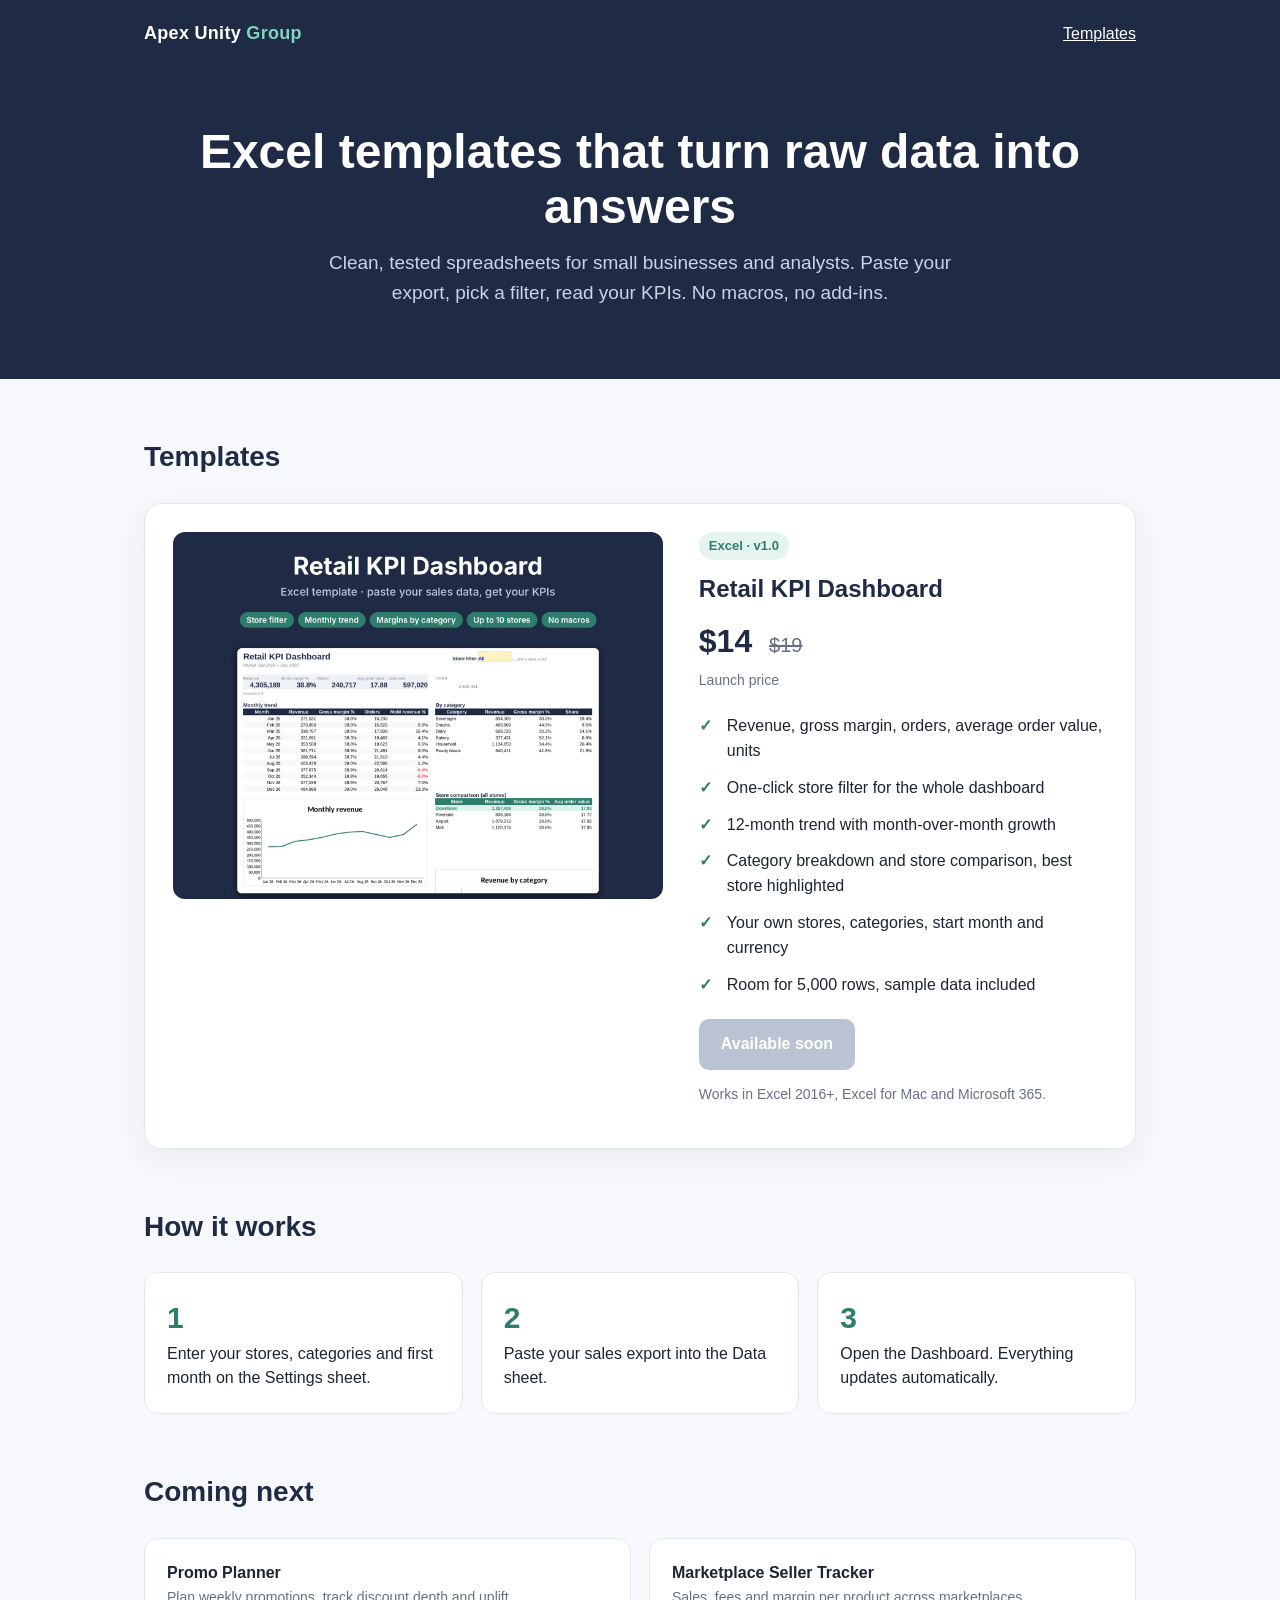
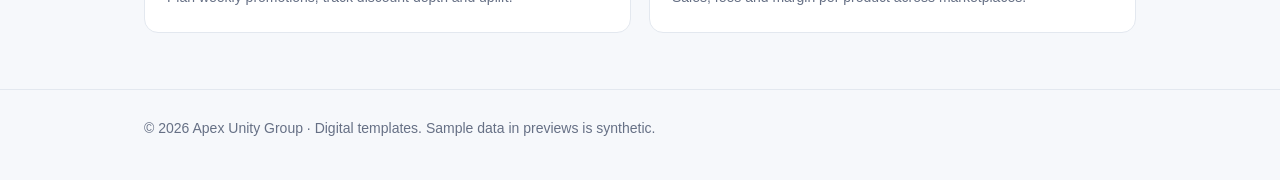
==== index.html @ 3e0e2135 "Add shop landing page" ====
<!DOCTYPE html>
<html lang="en">
<head>
<meta charset="utf-8">
<meta name="viewport" content="width=device-width, initial-scale=1">
<title>Apex Unity Group — Excel & Google Sheets templates</title>
<meta name="description" content="Ready-to-use Excel templates for small businesses: KPI dashboards, sales reports and trackers. No macros, just paste your data.">
<meta property="og:title" content="Apex Unity Group — Excel templates for small businesses">
<meta property="og:description" content="Paste your data, get your KPIs. Clean, tested Excel templates.">
<meta property="og:image" content="og.jpg">
<style>
  :root { --navy:#1F2A44; --teal:#2F7D6D; --ink:#1d2433; --muted:#667085; --bg:#f6f8fb; --line:#e3e8ef; }
  * { box-sizing:border-box; }
  body { margin:0; font-family:-apple-system,BlinkMacSystemFont,"Segoe UI",Inter,Roboto,Arial,sans-serif; color:var(--ink); background:var(--bg); line-height:1.55; }
  a { color:var(--teal); }
  header { background:var(--navy); color:#fff; }
  .wrap { max-width:1040px; margin:0 auto; padding:0 24px; }
  nav { display:flex; justify-content:space-between; align-items:center; padding:20px 0; }
  .logo { font-weight:800; letter-spacing:.3px; font-size:18px; }
  .logo span { color:#7fd6bd; }
  .hero { padding:56px 0 72px; text-align:center; }
  .hero h1 { font-size:clamp(30px,5vw,48px); margin:0 0 14px; line-height:1.15; }
  .hero p { font-size:19px; color:#c9d4e6; max-width:640px; margin:0 auto; }
  section { padding:56px 0; }
  h2 { font-size:28px; margin:0 0 24px; color:var(--navy); }
  .product { display:grid; grid-template-columns:1.2fr 1fr; gap:36px; align-items:start; background:#fff; border:1px solid var(--line); border-radius:18px; padding:28px; box-shadow:0 10px 30px rgba(31,42,68,.06); }
  .product img { width:100%; border-radius:12px; display:block; }
  .tag { display:inline-block; background:#e5f4ef; color:var(--teal); font-weight:700; font-size:13px; padding:4px 10px; border-radius:99px; }
  .price { font-size:32px; font-weight:800; color:var(--navy); margin:10px 0 4px; }
  .price s { font-size:20px; color:var(--muted); font-weight:500; margin-left:8px; }
  ul.check { list-style:none; padding:0; margin:16px 0; }
  ul.check li { padding:6px 0 6px 28px; position:relative; }
  ul.check li::before { content:"✓"; position:absolute; left:0; color:var(--teal); font-weight:800; }
  .btn { display:inline-block; background:var(--teal); color:#fff; text-decoration:none; font-weight:700; padding:13px 22px; border-radius:10px; }
  .btn.soon { background:#b9c3d1; cursor:default; }
  .small { color:var(--muted); font-size:14px; }
  .steps { display:grid; grid-template-columns:repeat(3,1fr); gap:18px; }
  .card { background:#fff; border:1px solid var(--line); border-radius:14px; padding:22px; }
  .card b { display:block; font-size:30px; color:var(--teal); }
  .next { display:grid; grid-template-columns:repeat(2,1fr); gap:18px; }
  footer { border-top:1px solid var(--line); padding:28px 0 40px; color:var(--muted); font-size:14px; }
  @media (max-width:760px) { .product, .steps, .next { grid-template-columns:1fr; } }
</style>
</head>
<body>
<header>
  <div class="wrap">
    <nav><div class="logo">Apex Unity <span>Group</span></div><a href="#templates" style="color:#fff">Templates</a></nav>
    <div class="hero">
      <h1>Excel templates that turn raw data into answers</h1>
      <p>Clean, tested spreadsheets for small businesses and analysts. Paste your export, pick a filter, read your KPIs. No macros, no add-ins.</p>
    </div>
  </div>
</header>

<section id="templates">
  <div class="wrap">
    <h2>Templates</h2>
    <div class="product">
      <img src="kpi-dashboard.jpg" alt="Retail KPI Dashboard Excel template preview">
      <div>
        <span class="tag">Excel · v1.0</span>
        <h3 style="font-size:24px;margin:10px 0 0;color:var(--navy)">Retail KPI Dashboard</h3>
        <div class="price">$14 <s>$19</s></div>
        <div class="small">Launch price</div>
        <ul class="check">
          <li>Revenue, gross margin, orders, average order value, units</li>
          <li>One-click store filter for the whole dashboard</li>
          <li>12-month trend with month-over-month growth</li>
          <li>Category breakdown and store comparison, best store highlighted</li>
          <li>Your own stores, categories, start month and currency</li>
          <li>Room for 5,000 rows, sample data included</li>
        </ul>
        <!-- Replace href with the Lemon Squeezy checkout link once the product is live -->
        <a class="btn soon" href="#" aria-disabled="true">Available soon</a>
        <p class="small">Works in Excel 2016+, Excel for Mac and Microsoft 365.</p>
      </div>
    </div>
  </div>
</section>

<section style="padding-top:0">
  <div class="wrap">
    <h2>How it works</h2>
    <div class="steps">
      <div class="card"><b>1</b>Enter your stores, categories and first month on the Settings sheet.</div>
      <div class="card"><b>2</b>Paste your sales export into the Data sheet.</div>
      <div class="card"><b>3</b>Open the Dashboard. Everything updates automatically.</div>
    </div>
  </div>
</section>

<section style="padding-top:0">
  <div class="wrap">
    <h2>Coming next</h2>
    <div class="next">
      <div class="card"><strong>Promo Planner</strong><br><span class="small">Plan weekly promotions, track discount depth and uplift.</span></div>
      <div class="card"><strong>Marketplace Seller Tracker</strong><br><span class="small">Sales, fees and margin per product across marketplaces.</span></div>
    </div>
  </div>
</section>

<footer>
  <div class="wrap">© 2026 Apex Unity Group · Digital templates. Sample data in previews is synthetic.</div>
</footer>
</body>
</html>
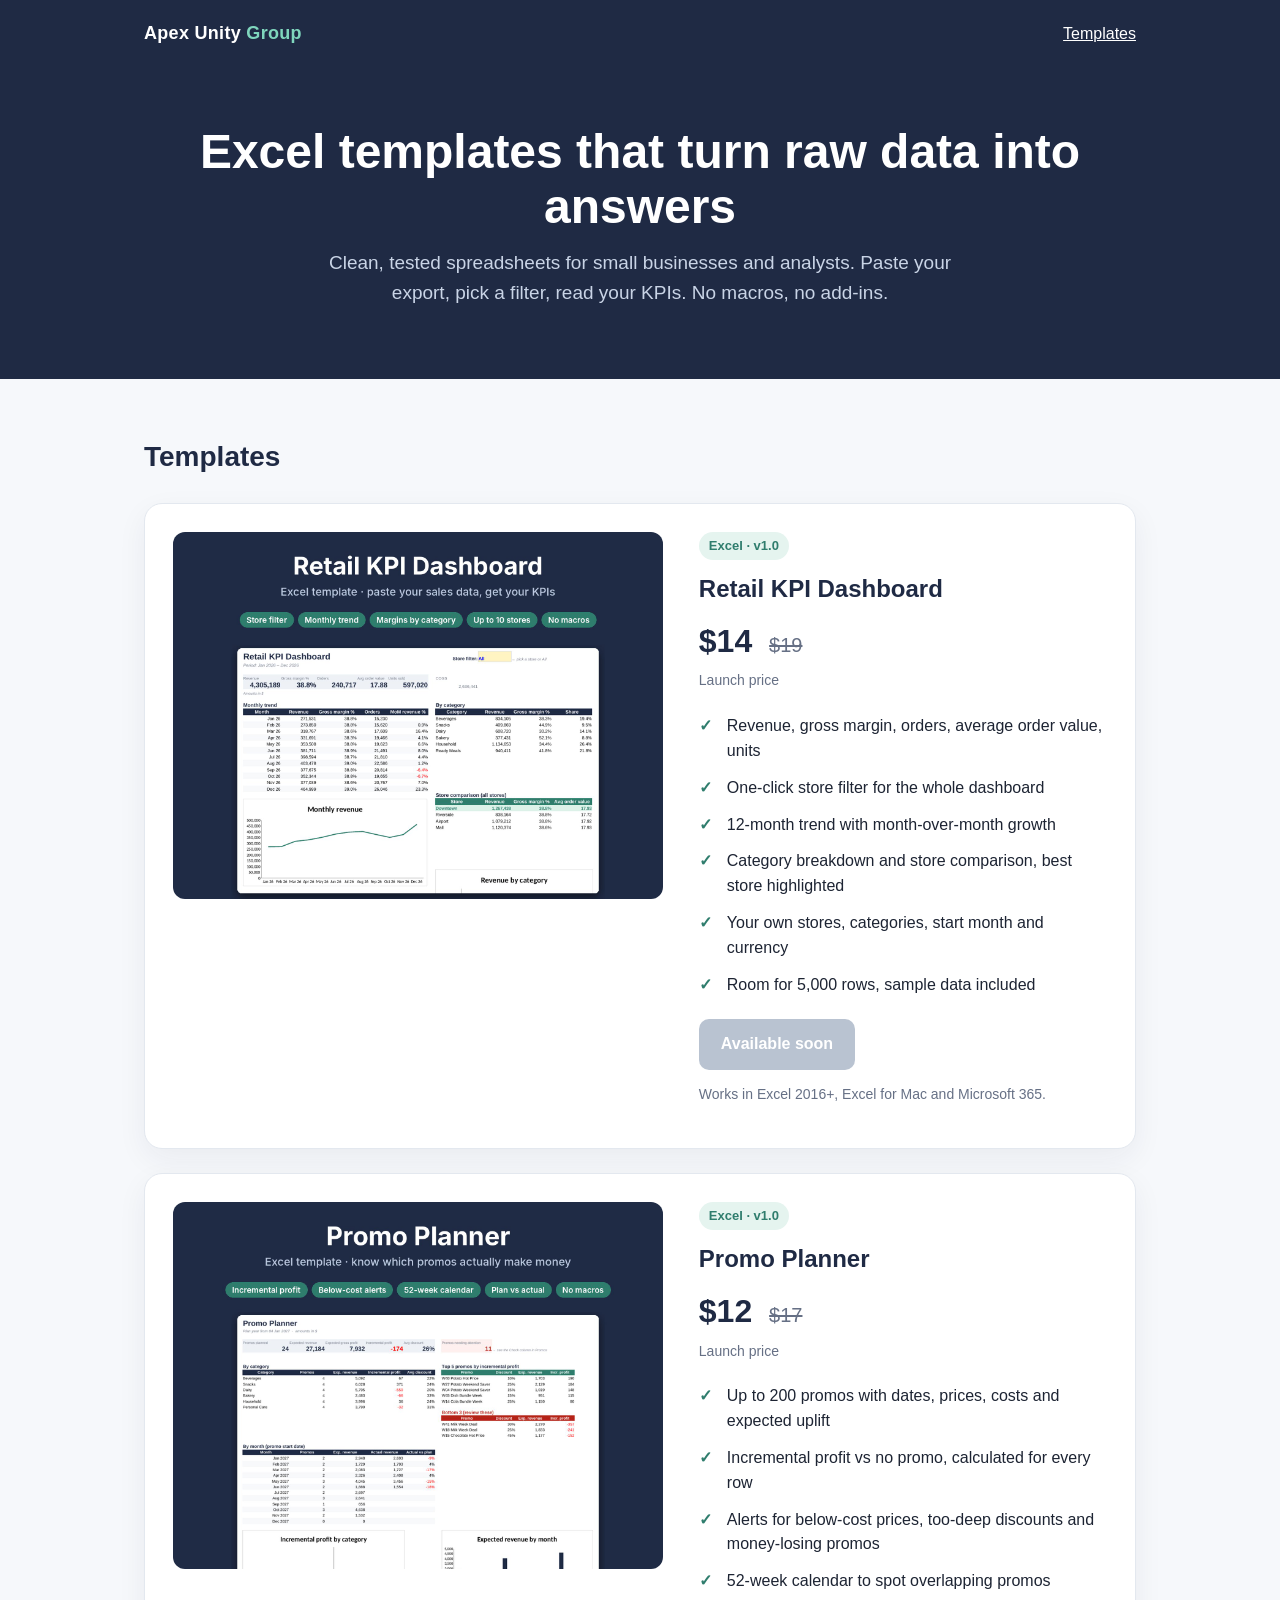
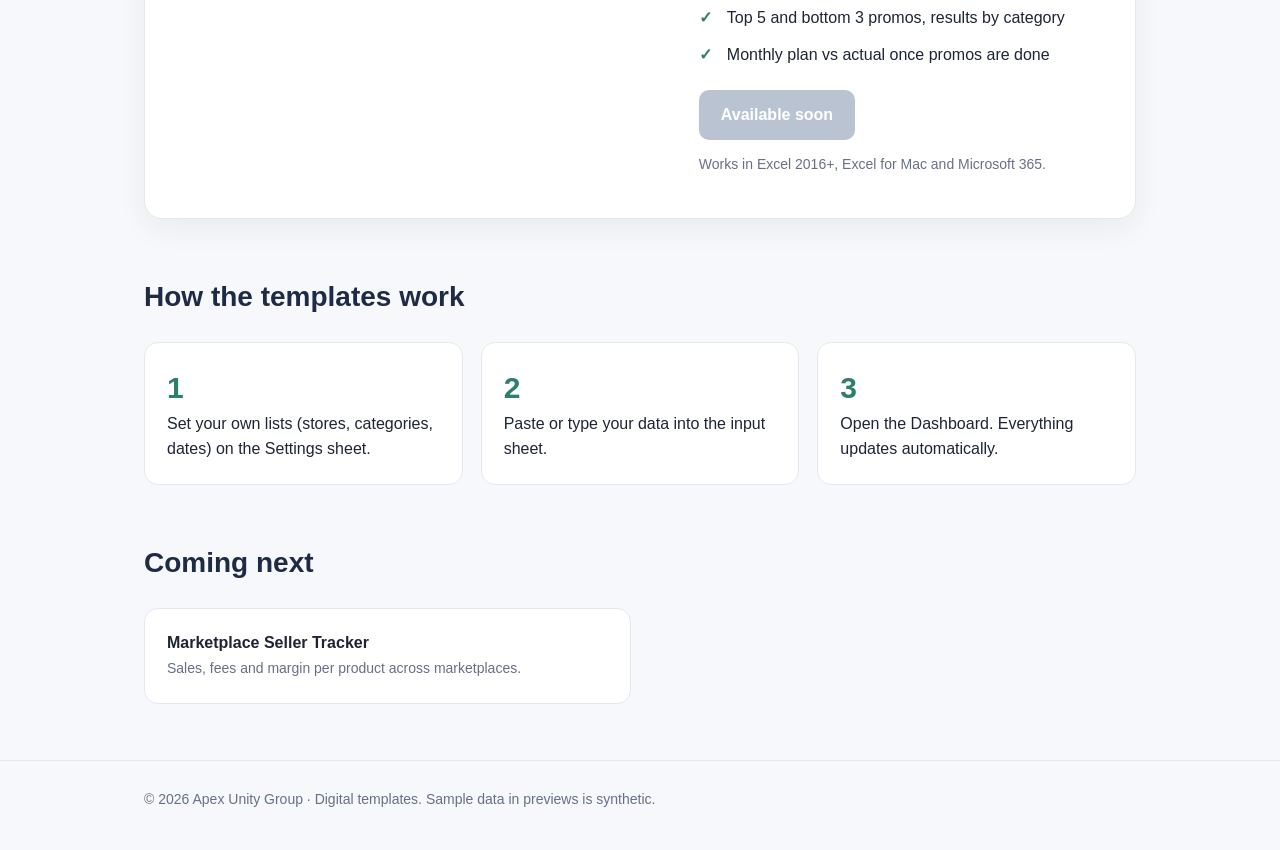
==== commit 9be0a25a: "Add Promo Planner" ====
--- a/index.html
+++ b/index.html
@@ -76,15 +76,36 @@
         <p class="small">Works in Excel 2016+, Excel for Mac and Microsoft 365.</p>
       </div>
     </div>
+
+    <div class="product" style="margin-top:24px">
+      <img src="promo-planner.jpg" alt="Promo Planner Excel template preview">
+      <div>
+        <span class="tag">Excel · v1.0</span>
+        <h3 style="font-size:24px;margin:10px 0 0;color:var(--navy)">Promo Planner</h3>
+        <div class="price">$12 <s>$17</s></div>
+        <div class="small">Launch price</div>
+        <ul class="check">
+          <li>Up to 200 promos with dates, prices, costs and expected uplift</li>
+          <li>Incremental profit vs no promo, calculated for every row</li>
+          <li>Alerts for below-cost prices, too-deep discounts and money-losing promos</li>
+          <li>52-week calendar to spot overlapping promos</li>
+          <li>Top 5 and bottom 3 promos, results by category</li>
+          <li>Monthly plan vs actual once promos are done</li>
+        </ul>
+        <!-- Replace href with the Lemon Squeezy checkout link once the product is live -->
+        <a class="btn soon" href="#" aria-disabled="true">Available soon</a>
+        <p class="small">Works in Excel 2016+, Excel for Mac and Microsoft 365.</p>
+      </div>
+    </div>
   </div>
 </section>
 
 <section style="padding-top:0">
   <div class="wrap">
-    <h2>How it works</h2>
+    <h2>How the templates work</h2>
     <div class="steps">
-      <div class="card"><b>1</b>Enter your stores, categories and first month on the Settings sheet.</div>
-      <div class="card"><b>2</b>Paste your sales export into the Data sheet.</div>
+      <div class="card"><b>1</b>Set your own lists (stores, categories, dates) on the Settings sheet.</div>
+      <div class="card"><b>2</b>Paste or type your data into the input sheet.</div>
       <div class="card"><b>3</b>Open the Dashboard. Everything updates automatically.</div>
     </div>
   </div>
@@ -94,7 +115,6 @@
   <div class="wrap">
     <h2>Coming next</h2>
     <div class="next">
-      <div class="card"><strong>Promo Planner</strong><br><span class="small">Plan weekly promotions, track discount depth and uplift.</span></div>
       <div class="card"><strong>Marketplace Seller Tracker</strong><br><span class="small">Sales, fees and margin per product across marketplaces.</span></div>
     </div>
   </div>
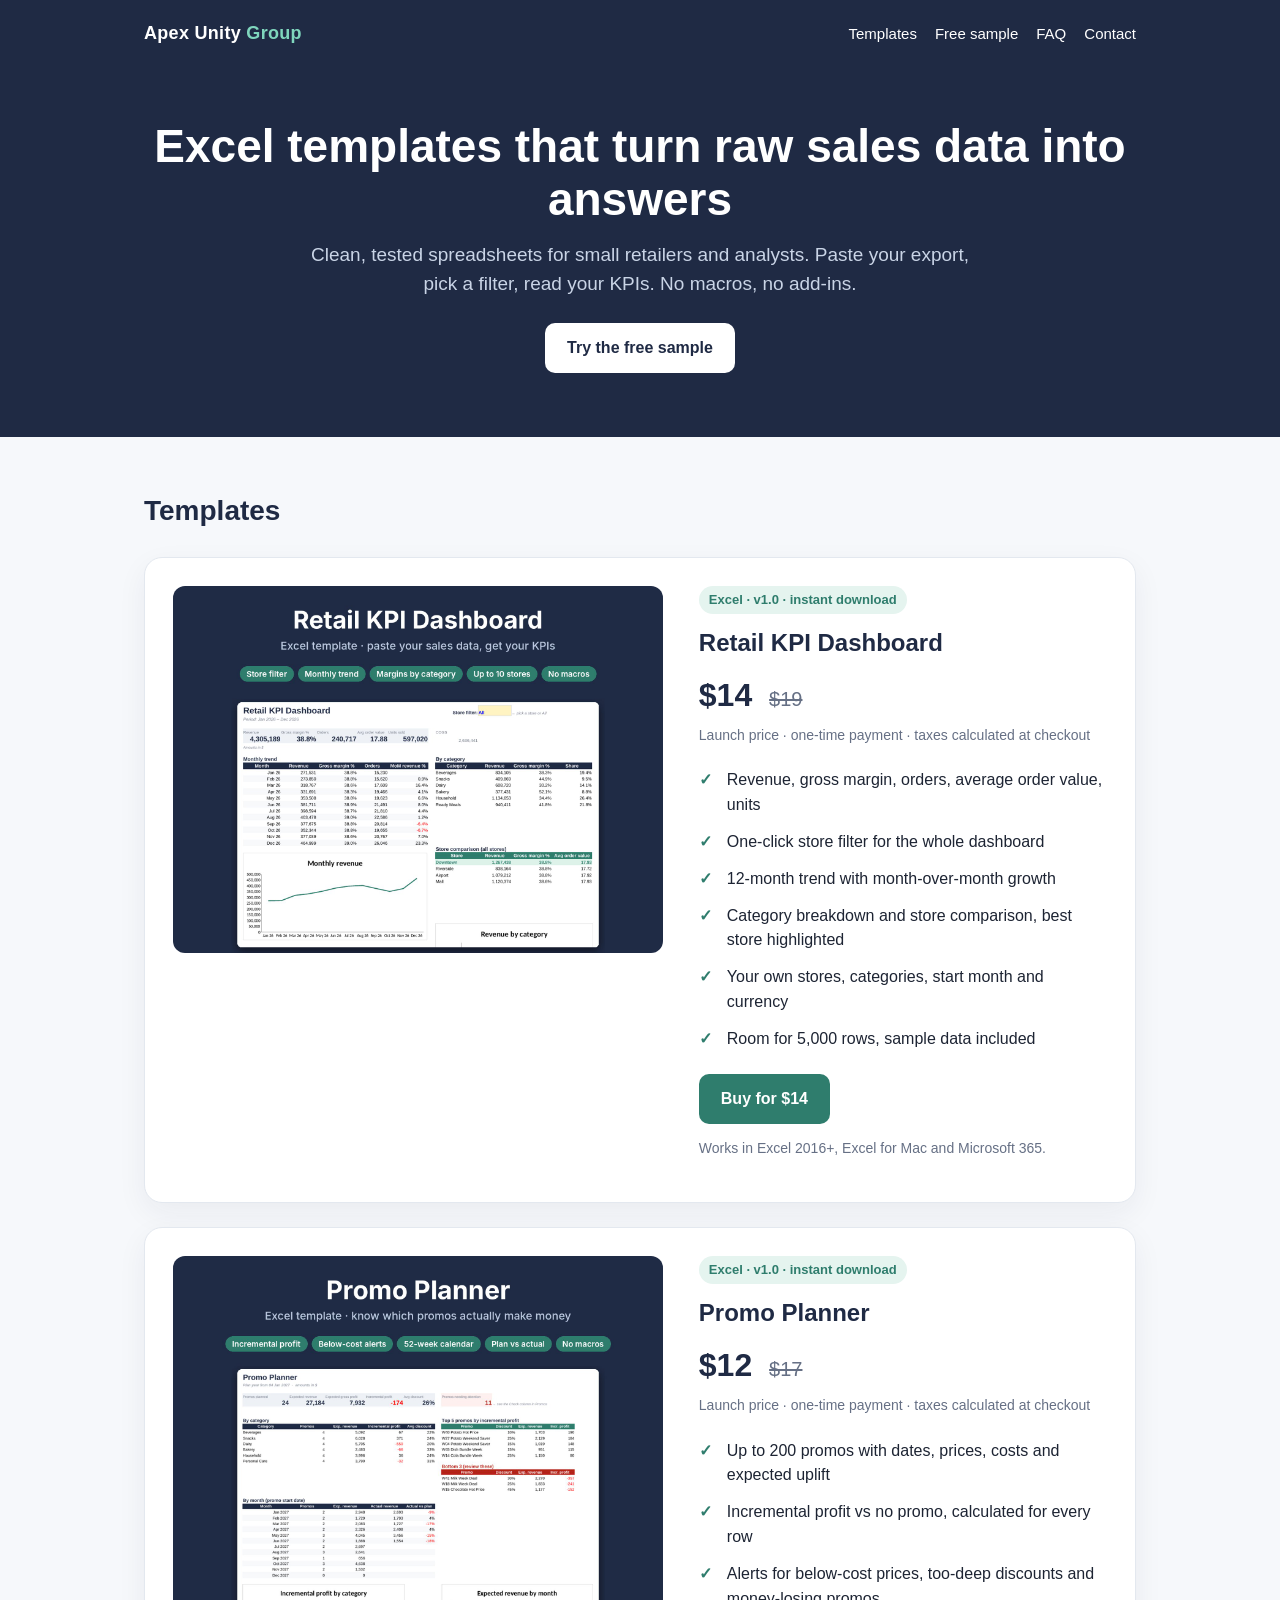
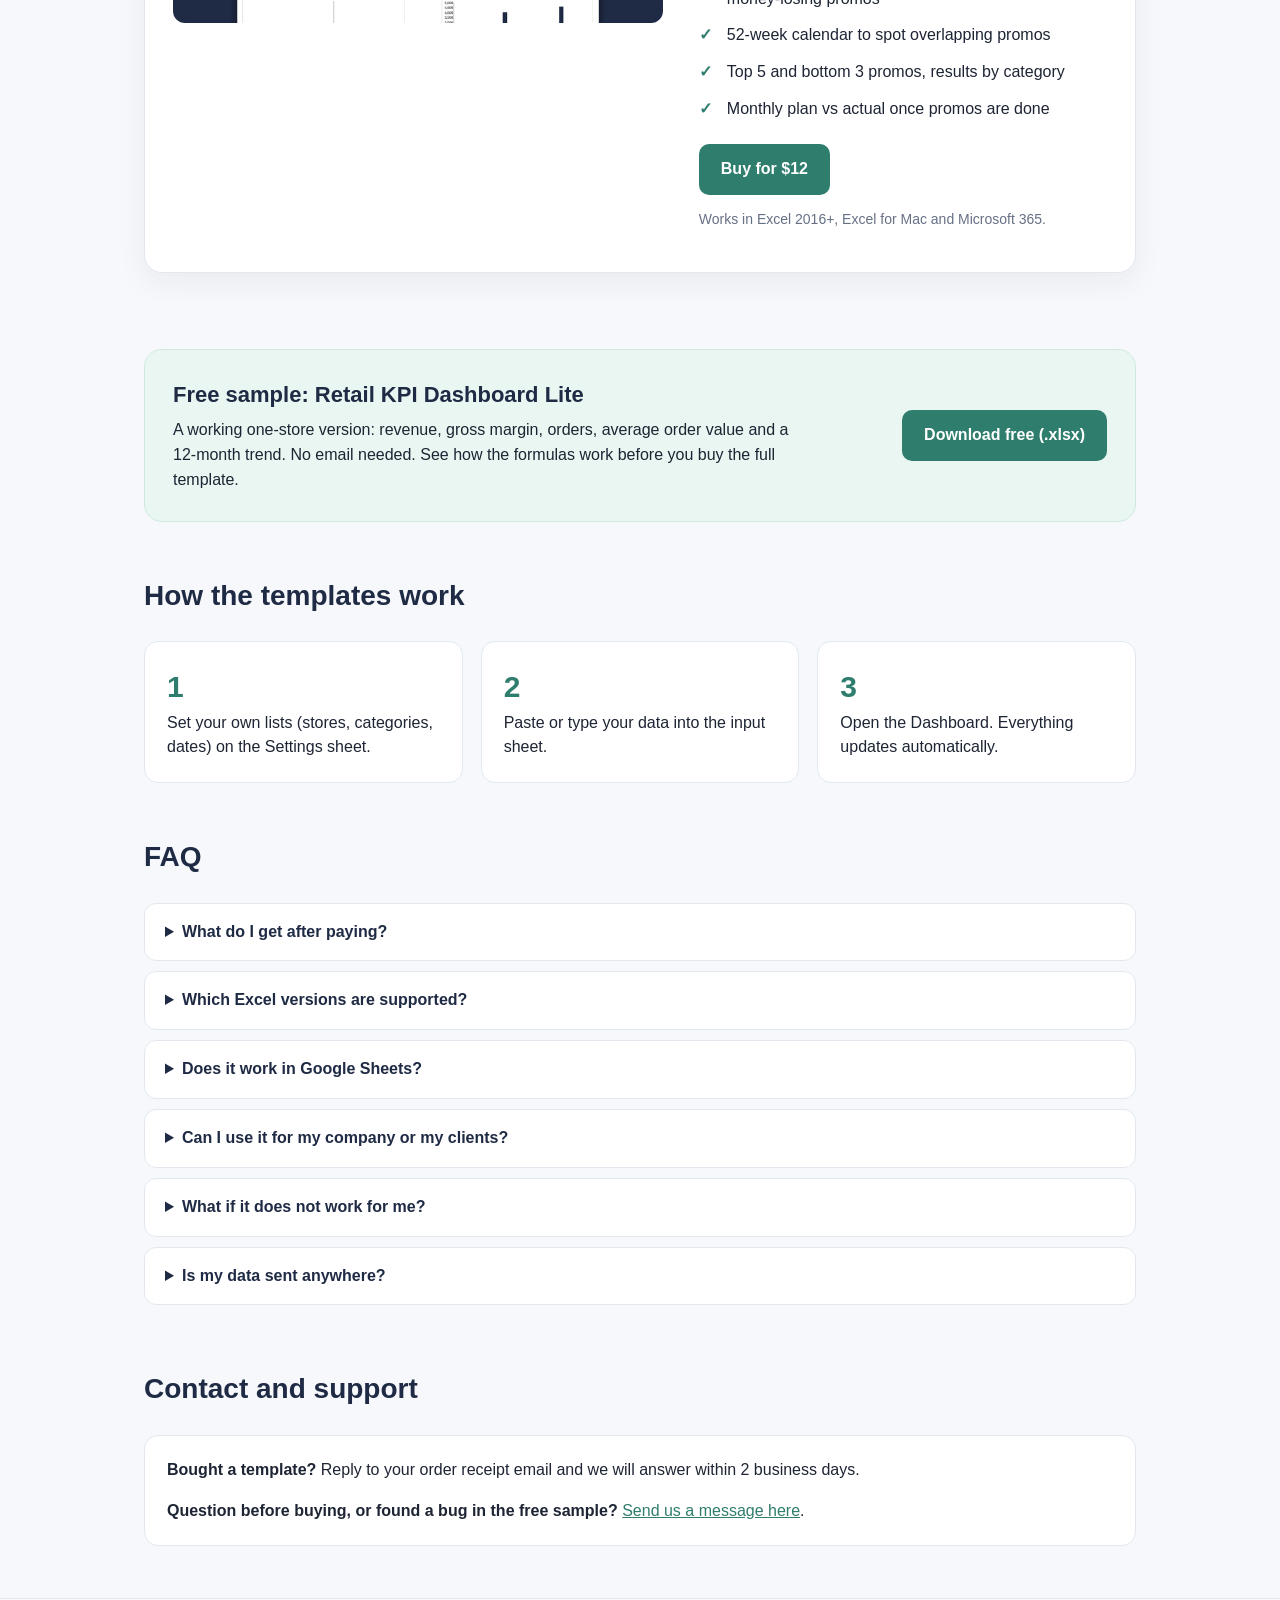
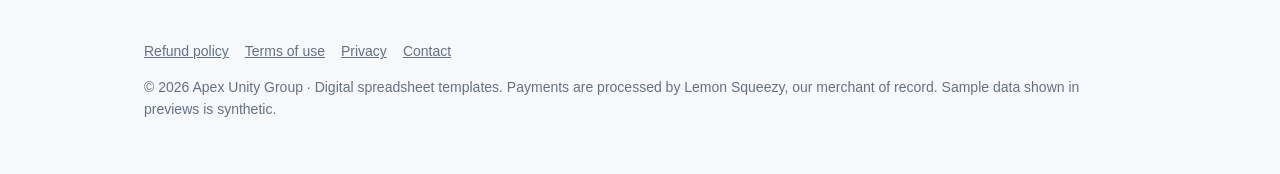
==== commit 7c4f967b: "Add policies, FAQ, contact and free Lite sample" ====
--- a/index.html
+++ b/index.html
@@ -3,52 +3,22 @@
 <head>
 <meta charset="utf-8">
 <meta name="viewport" content="width=device-width, initial-scale=1">
-<title>Apex Unity Group — Excel & Google Sheets templates</title>
-<meta name="description" content="Ready-to-use Excel templates for small businesses: KPI dashboards, sales reports and trackers. No macros, just paste your data.">
-<meta property="og:title" content="Apex Unity Group — Excel templates for small businesses">
-<meta property="og:description" content="Paste your data, get your KPIs. Clean, tested Excel templates.">
-<meta property="og:image" content="og.jpg">
-<style>
-  :root { --navy:#1F2A44; --teal:#2F7D6D; --ink:#1d2433; --muted:#667085; --bg:#f6f8fb; --line:#e3e8ef; }
-  * { box-sizing:border-box; }
-  body { margin:0; font-family:-apple-system,BlinkMacSystemFont,"Segoe UI",Inter,Roboto,Arial,sans-serif; color:var(--ink); background:var(--bg); line-height:1.55; }
-  a { color:var(--teal); }
-  header { background:var(--navy); color:#fff; }
-  .wrap { max-width:1040px; margin:0 auto; padding:0 24px; }
-  nav { display:flex; justify-content:space-between; align-items:center; padding:20px 0; }
-  .logo { font-weight:800; letter-spacing:.3px; font-size:18px; }
-  .logo span { color:#7fd6bd; }
-  .hero { padding:56px 0 72px; text-align:center; }
-  .hero h1 { font-size:clamp(30px,5vw,48px); margin:0 0 14px; line-height:1.15; }
-  .hero p { font-size:19px; color:#c9d4e6; max-width:640px; margin:0 auto; }
-  section { padding:56px 0; }
-  h2 { font-size:28px; margin:0 0 24px; color:var(--navy); }
-  .product { display:grid; grid-template-columns:1.2fr 1fr; gap:36px; align-items:start; background:#fff; border:1px solid var(--line); border-radius:18px; padding:28px; box-shadow:0 10px 30px rgba(31,42,68,.06); }
-  .product img { width:100%; border-radius:12px; display:block; }
-  .tag { display:inline-block; background:#e5f4ef; color:var(--teal); font-weight:700; font-size:13px; padding:4px 10px; border-radius:99px; }
-  .price { font-size:32px; font-weight:800; color:var(--navy); margin:10px 0 4px; }
-  .price s { font-size:20px; color:var(--muted); font-weight:500; margin-left:8px; }
-  ul.check { list-style:none; padding:0; margin:16px 0; }
-  ul.check li { padding:6px 0 6px 28px; position:relative; }
-  ul.check li::before { content:"✓"; position:absolute; left:0; color:var(--teal); font-weight:800; }
-  .btn { display:inline-block; background:var(--teal); color:#fff; text-decoration:none; font-weight:700; padding:13px 22px; border-radius:10px; }
-  .btn.soon { background:#b9c3d1; cursor:default; }
-  .small { color:var(--muted); font-size:14px; }
-  .steps { display:grid; grid-template-columns:repeat(3,1fr); gap:18px; }
-  .card { background:#fff; border:1px solid var(--line); border-radius:14px; padding:22px; }
-  .card b { display:block; font-size:30px; color:var(--teal); }
-  .next { display:grid; grid-template-columns:repeat(2,1fr); gap:18px; }
-  footer { border-top:1px solid var(--line); padding:28px 0 40px; color:var(--muted); font-size:14px; }
-  @media (max-width:760px) { .product, .steps, .next { grid-template-columns:1fr; } }
-</style>
+<title>Apex Unity Group — Excel templates for retail KPIs and promo planning</title>
+<meta name="description" content="Ready-to-use Excel templates for small retailers and analysts: a retail KPI dashboard and a promo planner. No macros. Free sample included.">
+<meta property="og:title" content="Apex Unity Group — Excel templates for retail KPIs and promo planning">
+<meta property="og:description" content="Ready-to-use Excel templates for small retailers and analysts: a retail KPI dashboard and a promo planner. No macros. Free sample included.">
+<meta property="og:image" content="https://ksaoua.github.io/og.jpg">
+<link rel="stylesheet" href="style.css">
 </head>
 <body>
 <header>
   <div class="wrap">
-    <nav><div class="logo">Apex Unity <span>Group</span></div><a href="#templates" style="color:#fff">Templates</a></nav>
+    <nav><a class="logo" href="index.html">Apex Unity <span>Group</span></a>
+      <div><a href="index.html#templates">Templates</a><a href="index.html#free">Free sample</a><a href="index.html#faq">FAQ</a><a href="index.html#contact">Contact</a></div></nav>
     <div class="hero">
-      <h1>Excel templates that turn raw data into answers</h1>
-      <p>Clean, tested spreadsheets for small businesses and analysts. Paste your export, pick a filter, read your KPIs. No macros, no add-ins.</p>
+      <h1>Excel templates that turn raw sales data into answers</h1>
+      <p>Clean, tested spreadsheets for small retailers and analysts. Paste your export, pick a filter, read your KPIs. No macros, no add-ins.</p>
+      <a class="btn light" href="#free">Try the free sample</a>
     </div>
   </div>
 </header>
@@ -56,46 +26,43 @@
 <section id="templates">
   <div class="wrap">
     <h2>Templates</h2>
+    
     <div class="product">
-      <img src="kpi-dashboard.jpg" alt="Retail KPI Dashboard Excel template preview">
+      <img src="kpi-dashboard.jpg" alt="Retail KPI Dashboard Excel template preview" loading="lazy">
       <div>
-        <span class="tag">Excel · v1.0</span>
+        <span class="tag">Excel &middot; v1.0 &middot; instant download</span>
         <h3 style="font-size:24px;margin:10px 0 0;color:var(--navy)">Retail KPI Dashboard</h3>
         <div class="price">$14 <s>$19</s></div>
-        <div class="small">Launch price</div>
-        <ul class="check">
-          <li>Revenue, gross margin, orders, average order value, units</li>
-          <li>One-click store filter for the whole dashboard</li>
-          <li>12-month trend with month-over-month growth</li>
-          <li>Category breakdown and store comparison, best store highlighted</li>
-          <li>Your own stores, categories, start month and currency</li>
-          <li>Room for 5,000 rows, sample data included</li>
-        </ul>
-        <!-- Replace href with the Lemon Squeezy checkout link once the product is live -->
-        <a class="btn soon" href="#" aria-disabled="true">Available soon</a>
+        <div class="small">Launch price &middot; one-time payment &middot; taxes calculated at checkout</div>
+        <ul class="check"><li>Revenue, gross margin, orders, average order value, units</li><li>One-click store filter for the whole dashboard</li><li>12-month trend with month-over-month growth</li><li>Category breakdown and store comparison, best store highlighted</li><li>Your own stores, categories, start month and currency</li><li>Room for 5,000 rows, sample data included</li></ul>
+        <a class="btn" href="https://apexunitygroup.lemonsqueezy.com">Buy for $14</a>
         <p class="small">Works in Excel 2016+, Excel for Mac and Microsoft 365.</p>
       </div>
     </div>
-
-    <div class="product" style="margin-top:24px">
-      <img src="promo-planner.jpg" alt="Promo Planner Excel template preview">
+    
+    <div class="product">
+      <img src="promo-planner.jpg" alt="Promo Planner Excel template preview" loading="lazy">
       <div>
-        <span class="tag">Excel · v1.0</span>
+        <span class="tag">Excel &middot; v1.0 &middot; instant download</span>
         <h3 style="font-size:24px;margin:10px 0 0;color:var(--navy)">Promo Planner</h3>
         <div class="price">$12 <s>$17</s></div>
-        <div class="small">Launch price</div>
-        <ul class="check">
-          <li>Up to 200 promos with dates, prices, costs and expected uplift</li>
-          <li>Incremental profit vs no promo, calculated for every row</li>
-          <li>Alerts for below-cost prices, too-deep discounts and money-losing promos</li>
-          <li>52-week calendar to spot overlapping promos</li>
-          <li>Top 5 and bottom 3 promos, results by category</li>
-          <li>Monthly plan vs actual once promos are done</li>
-        </ul>
-        <!-- Replace href with the Lemon Squeezy checkout link once the product is live -->
-        <a class="btn soon" href="#" aria-disabled="true">Available soon</a>
+        <div class="small">Launch price &middot; one-time payment &middot; taxes calculated at checkout</div>
+        <ul class="check"><li>Up to 200 promos with dates, prices, costs and expected uplift</li><li>Incremental profit vs no promo, calculated for every row</li><li>Alerts for below-cost prices, too-deep discounts and money-losing promos</li><li>52-week calendar to spot overlapping promos</li><li>Top 5 and bottom 3 promos, results by category</li><li>Monthly plan vs actual once promos are done</li></ul>
+        <a class="btn" href="https://apexunitygroup.lemonsqueezy.com">Buy for $12</a>
         <p class="small">Works in Excel 2016+, Excel for Mac and Microsoft 365.</p>
       </div>
+    </div>
+  </div>
+</section>
+
+<section id="free" style="padding-top:0">
+  <div class="wrap">
+    <div class="free">
+      <div style="max-width:620px">
+        <h3>Free sample: Retail KPI Dashboard Lite</h3>
+        <p style="margin:0">A working one-store version: revenue, gross margin, orders, average order value and a 12-month trend. No email needed. See how the formulas work before you buy the full template.</p>
+      </div>
+      <a class="btn" href="Retail_KPI_Dashboard_Lite_FREE.xlsx" download>Download free (.xlsx)</a>
     </div>
   </div>
 </section>
@@ -103,25 +70,41 @@
 <section style="padding-top:0">
   <div class="wrap">
     <h2>How the templates work</h2>
-    <div class="steps">
-      <div class="card"><b>1</b>Set your own lists (stores, categories, dates) on the Settings sheet.</div>
-      <div class="card"><b>2</b>Paste or type your data into the input sheet.</div>
-      <div class="card"><b>3</b>Open the Dashboard. Everything updates automatically.</div>
+    <div class="grid3">
+      <div class="card"><b class="n">1</b>Set your own lists (stores, categories, dates) on the Settings sheet.</div>
+      <div class="card"><b class="n">2</b>Paste or type your data into the input sheet.</div>
+      <div class="card"><b class="n">3</b>Open the Dashboard. Everything updates automatically.</div>
     </div>
   </div>
 </section>
 
-<section style="padding-top:0">
+<section id="faq" style="padding-top:0">
   <div class="wrap">
-    <h2>Coming next</h2>
-    <div class="next">
-      <div class="card"><strong>Marketplace Seller Tracker</strong><br><span class="small">Sales, fees and margin per product across marketplaces.</span></div>
+    <h2>FAQ</h2>
+    <details><summary>What do I get after paying?</summary><p>An .xlsx file you can download immediately from the order confirmation page and from the receipt email. It is yours to keep; there is no subscription.</p></details>
+    <details><summary>Which Excel versions are supported?</summary><p>Excel 2016 or newer on Windows, Excel for Mac and Microsoft 365. The templates use standard formulas only: no macros and no add-ins.</p></details>
+    <details><summary>Does it work in Google Sheets?</summary><p>The templates are built and tested for Excel. Most formulas also work in Google Sheets, but charts and formatting can look different, so we do not promise full compatibility.</p></details>
+    <details><summary>Can I use it for my company or my clients?</summary><p>Yes. One purchase covers use inside your own business, including reports you make for your clients. Reselling or sharing the template file itself is not allowed. See the <a href="terms.html">terms of use</a>.</p></details>
+    <details><summary>What if it does not work for me?</summary><p>Tell us within 14 days of purchase and we will fix the problem or refund you. See the <a href="refund.html">refund policy</a>.</p></details>
+    <details><summary>Is my data sent anywhere?</summary><p>No. The templates are ordinary offline Excel files. Your data stays on your computer.</p></details>
+  </div>
+</section>
+
+<section id="contact" style="padding-top:0">
+  <div class="wrap">
+    <h2>Contact and support</h2>
+    <div class="card">
+      <p style="margin-top:0"><strong>Bought a template?</strong> Reply to your order receipt email and we will answer within 2 business days.</p>
+      <p style="margin-bottom:0"><strong>Question before buying, or found a bug in the free sample?</strong> <a href="https://github.com/KSAOUA/ksaoua.github.io/issues">Send us a message here</a>.</p>
     </div>
   </div>
 </section>
 
 <footer>
-  <div class="wrap">© 2026 Apex Unity Group · Digital templates. Sample data in previews is synthetic.</div>
+  <div class="wrap">
+    <p><a href="refund.html">Refund policy</a><a href="terms.html">Terms of use</a><a href="privacy.html">Privacy</a><a href="index.html#contact">Contact</a></p>
+    <p>&copy; 2026 Apex Unity Group &middot; Digital spreadsheet templates. Payments are processed by Lemon Squeezy, our merchant of record. Sample data shown in previews is synthetic.</p>
+  </div>
 </footer>
 </body>
 </html>
--- a/style.css
+++ b/style.css
@@ -0,0 +1,41 @@
+  :root { --navy:#1F2A44; --teal:#2F7D6D; --ink:#1d2433; --muted:#667085; --bg:#f6f8fb; --line:#e3e8ef; }
+  * { box-sizing:border-box; }
+  body { margin:0; font-family:-apple-system,BlinkMacSystemFont,"Segoe UI",Inter,Roboto,Arial,sans-serif; color:var(--ink); background:var(--bg); line-height:1.55; }
+  a { color:var(--teal); }
+  header { background:var(--navy); color:#fff; }
+  .wrap { max-width:1040px; margin:0 auto; padding:0 24px; }
+  nav { display:flex; justify-content:space-between; align-items:center; padding:20px 0; gap:16px; flex-wrap:wrap; }
+  nav a { color:#fff; text-decoration:none; margin-left:18px; font-size:15px; }
+  .logo { font-weight:800; letter-spacing:.3px; font-size:18px; color:#fff; text-decoration:none; margin:0; }
+  .logo span { color:#7fd6bd; }
+  .hero { padding:52px 0 64px; text-align:center; }
+  .hero h1 { font-size:clamp(30px,5vw,46px); margin:0 0 14px; line-height:1.15; }
+  .hero p { font-size:19px; color:#c9d4e6; max-width:660px; margin:0 auto 24px; }
+  section { padding:52px 0; }
+  h2 { font-size:28px; margin:0 0 24px; color:var(--navy); }
+  .product { display:grid; grid-template-columns:1.2fr 1fr; gap:36px; align-items:start; background:#fff; border:1px solid var(--line); border-radius:18px; padding:28px; box-shadow:0 10px 30px rgba(31,42,68,.06); margin-bottom:24px; }
+  .product img { width:100%; border-radius:12px; display:block; }
+  .tag { display:inline-block; background:#e5f4ef; color:var(--teal); font-weight:700; font-size:13px; padding:4px 10px; border-radius:99px; }
+  .price { font-size:32px; font-weight:800; color:var(--navy); margin:10px 0 4px; }
+  .price s { font-size:20px; color:var(--muted); font-weight:500; margin-left:8px; }
+  ul.check { list-style:none; padding:0; margin:16px 0; }
+  ul.check li { padding:6px 0 6px 28px; position:relative; }
+  ul.check li::before { content:"\2713"; position:absolute; left:0; color:var(--teal); font-weight:800; }
+  .btn { display:inline-block; background:var(--teal); color:#fff; text-decoration:none; font-weight:700; padding:13px 22px; border-radius:10px; }
+  .btn.light { background:#fff; color:var(--navy); }
+  .btn.ghost { background:transparent; color:var(--teal); border:2px solid var(--teal); padding:11px 20px; }
+  .small { color:var(--muted); font-size:14px; }
+  .grid3 { display:grid; grid-template-columns:repeat(3,1fr); gap:18px; }
+  .card { background:#fff; border:1px solid var(--line); border-radius:14px; padding:22px; }
+  .card b.n { display:block; font-size:30px; color:var(--teal); }
+  .free { background:#e9f6f1; border:1px solid #cfe9df; border-radius:18px; padding:28px; display:flex; gap:24px; align-items:center; justify-content:space-between; flex-wrap:wrap; }
+  .free h3 { margin:0 0 6px; font-size:22px; color:var(--navy); }
+  details { background:#fff; border:1px solid var(--line); border-radius:12px; padding:16px 20px; margin-bottom:10px; }
+  summary { font-weight:700; cursor:pointer; color:var(--navy); }
+  details p { margin:10px 0 0; }
+  footer { border-top:1px solid var(--line); padding:28px 0 40px; color:var(--muted); font-size:14px; }
+  footer a { color:var(--muted); margin-right:16px; }
+  .doc { max-width:760px; background:#fff; border:1px solid var(--line); border-radius:16px; padding:32px; }
+  .doc h1 { color:var(--navy); margin-top:0; }
+  .doc h2 { font-size:20px; margin:26px 0 8px; }
+  @media (max-width:760px) { .product, .grid3 { grid-template-columns:1fr; } }
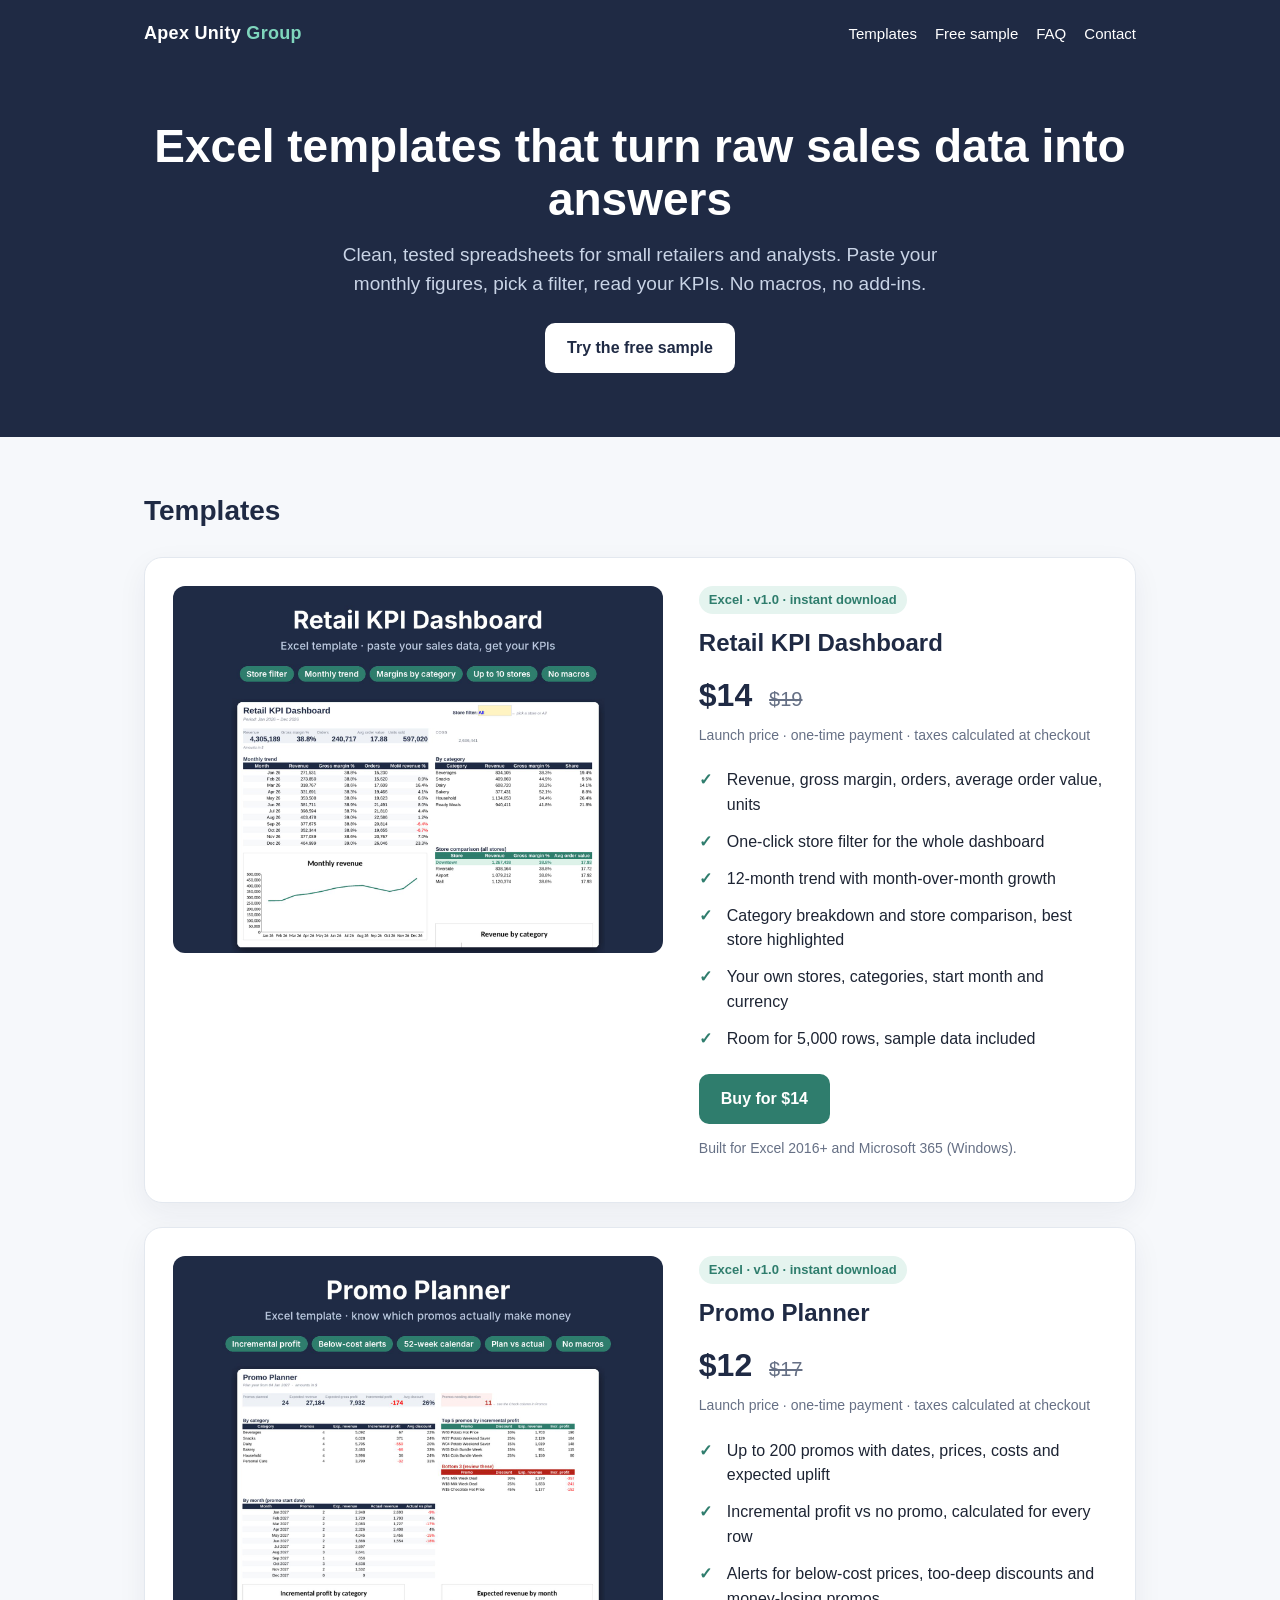
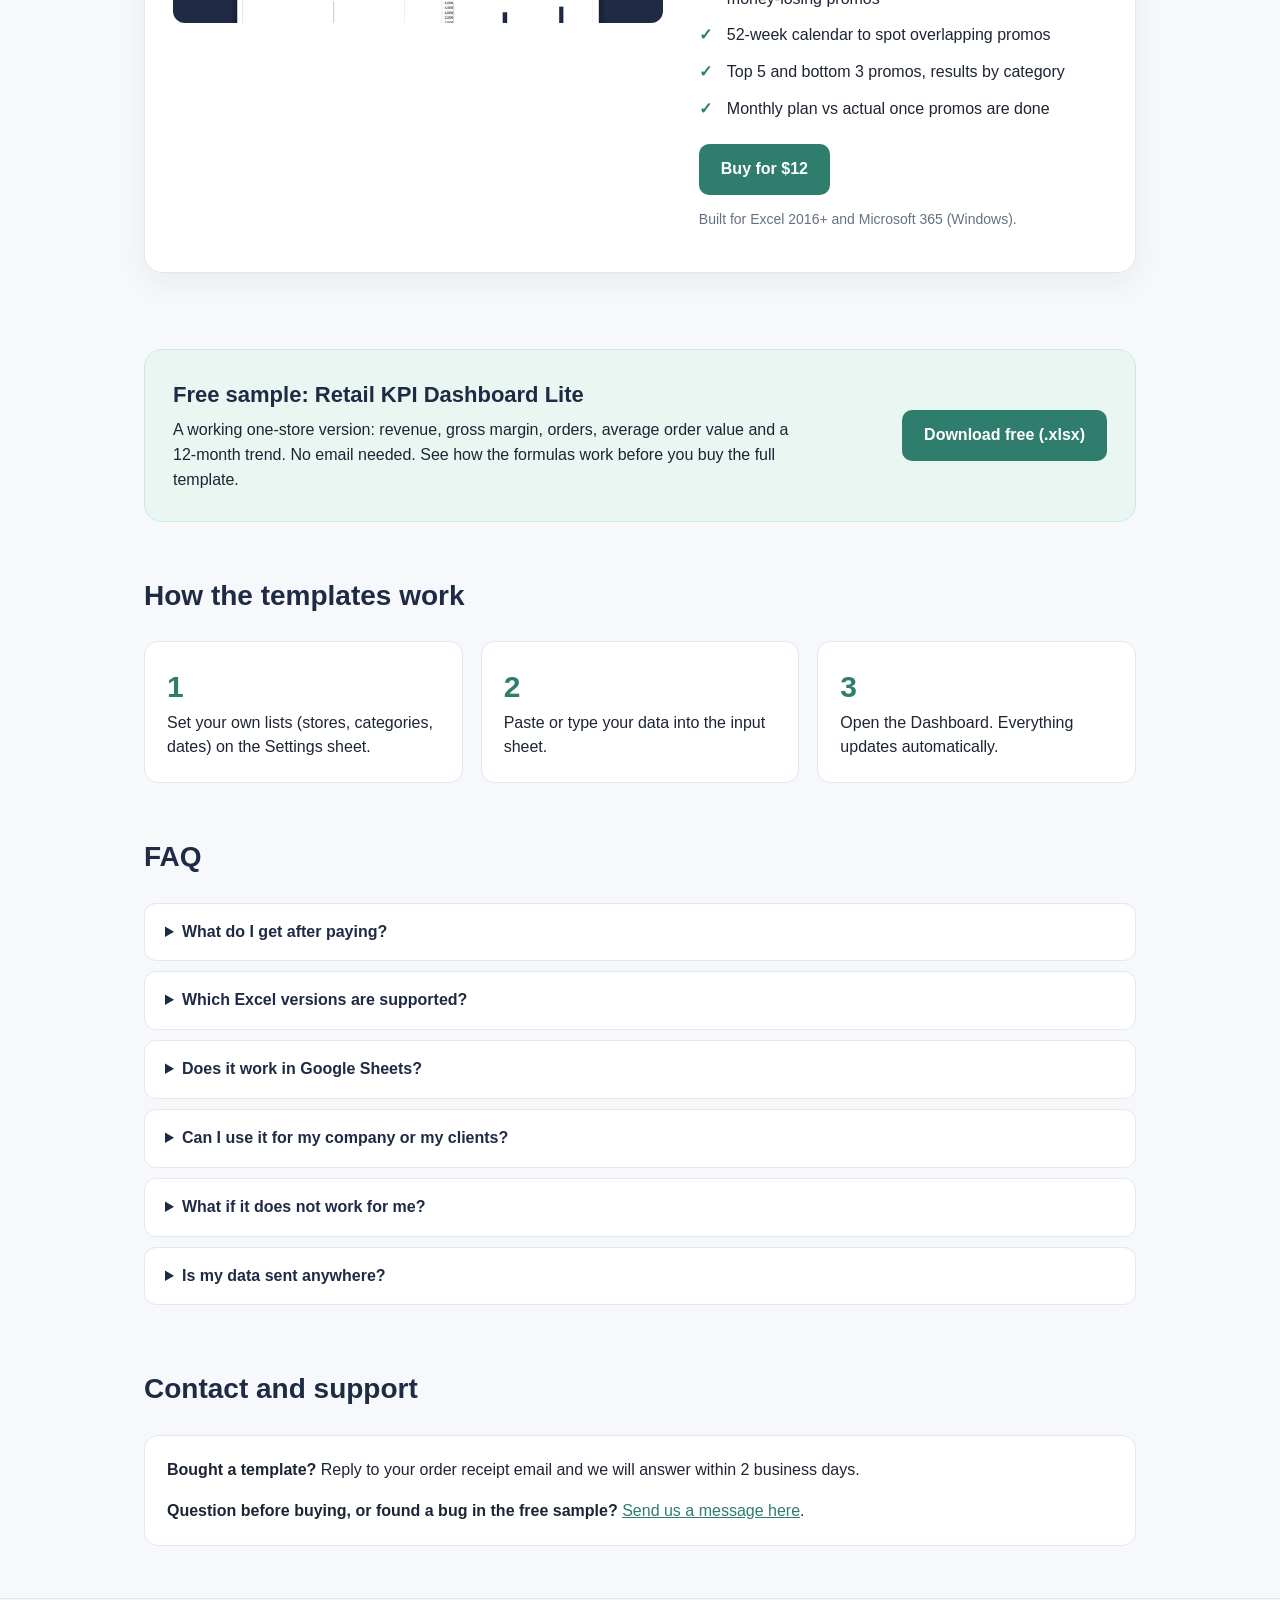
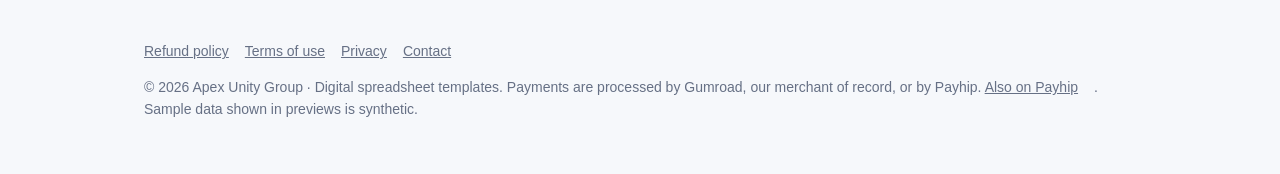
==== commit b55335e9: "Switch checkout to Gumroad and Payhip, update Lite sample to v1.0.1 Co-Authored-By: Claude Opus 5.5 " ====
--- a/index.html
+++ b/index.html
@@ -17,7 +17,7 @@
       <div><a href="index.html#templates">Templates</a><a href="index.html#free">Free sample</a><a href="index.html#faq">FAQ</a><a href="index.html#contact">Contact</a></div></nav>
     <div class="hero">
       <h1>Excel templates that turn raw sales data into answers</h1>
-      <p>Clean, tested spreadsheets for small retailers and analysts. Paste your export, pick a filter, read your KPIs. No macros, no add-ins.</p>
+      <p>Clean, tested spreadsheets for small retailers and analysts. Paste your monthly figures, pick a filter, read your KPIs. No macros, no add-ins.</p>
       <a class="btn light" href="#free">Try the free sample</a>
     </div>
   </div>
@@ -35,8 +35,8 @@
         <div class="price">$14 <s>$19</s></div>
         <div class="small">Launch price &middot; one-time payment &middot; taxes calculated at checkout</div>
         <ul class="check"><li>Revenue, gross margin, orders, average order value, units</li><li>One-click store filter for the whole dashboard</li><li>12-month trend with month-over-month growth</li><li>Category breakdown and store comparison, best store highlighted</li><li>Your own stores, categories, start month and currency</li><li>Room for 5,000 rows, sample data included</li></ul>
-        <a class="btn" href="https://apexunitygroup.lemonsqueezy.com">Buy for $14</a>
-        <p class="small">Works in Excel 2016+, Excel for Mac and Microsoft 365.</p>
+        <a class="btn" href="https://apexunitygroup.gumroad.com/l/retail-kpi-dashboard">Buy for $14</a>
+        <p class="small">Built for Excel 2016+ and Microsoft 365 (Windows).</p>
       </div>
     </div>
     
@@ -48,8 +48,8 @@
         <div class="price">$12 <s>$17</s></div>
         <div class="small">Launch price &middot; one-time payment &middot; taxes calculated at checkout</div>
         <ul class="check"><li>Up to 200 promos with dates, prices, costs and expected uplift</li><li>Incremental profit vs no promo, calculated for every row</li><li>Alerts for below-cost prices, too-deep discounts and money-losing promos</li><li>52-week calendar to spot overlapping promos</li><li>Top 5 and bottom 3 promos, results by category</li><li>Monthly plan vs actual once promos are done</li></ul>
-        <a class="btn" href="https://apexunitygroup.lemonsqueezy.com">Buy for $12</a>
-        <p class="small">Works in Excel 2016+, Excel for Mac and Microsoft 365.</p>
+        <a class="btn" href="https://apexunitygroup.gumroad.com/l/promo-planner">Buy for $12</a>
+        <p class="small">Built for Excel 2016+ and Microsoft 365 (Windows).</p>
       </div>
     </div>
   </div>
@@ -82,7 +82,7 @@
   <div class="wrap">
     <h2>FAQ</h2>
     <details><summary>What do I get after paying?</summary><p>An .xlsx file you can download immediately from the order confirmation page and from the receipt email. It is yours to keep; there is no subscription.</p></details>
-    <details><summary>Which Excel versions are supported?</summary><p>Excel 2016 or newer on Windows, Excel for Mac and Microsoft 365. The templates use standard formulas only: no macros and no add-ins.</p></details>
+    <details><summary>Which Excel versions are supported?</summary><p>Excel 2016 or newer and Microsoft 365 on Windows. Excel for Mac is not tested yet. The templates use standard formulas only: no macros and no add-ins.</p></details>
     <details><summary>Does it work in Google Sheets?</summary><p>The templates are built and tested for Excel. Most formulas also work in Google Sheets, but charts and formatting can look different, so we do not promise full compatibility.</p></details>
     <details><summary>Can I use it for my company or my clients?</summary><p>Yes. One purchase covers use inside your own business, including reports you make for your clients. Reselling or sharing the template file itself is not allowed. See the <a href="terms.html">terms of use</a>.</p></details>
     <details><summary>What if it does not work for me?</summary><p>Tell us within 14 days of purchase and we will fix the problem or refund you. See the <a href="refund.html">refund policy</a>.</p></details>
@@ -103,7 +103,7 @@
 <footer>
   <div class="wrap">
     <p><a href="refund.html">Refund policy</a><a href="terms.html">Terms of use</a><a href="privacy.html">Privacy</a><a href="index.html#contact">Contact</a></p>
-    <p>&copy; 2026 Apex Unity Group &middot; Digital spreadsheet templates. Payments are processed by Lemon Squeezy, our merchant of record. Sample data shown in previews is synthetic.</p>
+    <p>&copy; 2026 Apex Unity Group &middot; Digital spreadsheet templates. Payments are processed by Gumroad, our merchant of record, or by Payhip. <a href="https://payhip.com/ApexUnity">Also on Payhip</a>. Sample data shown in previews is synthetic.</p>
   </div>
 </footer>
 </body>
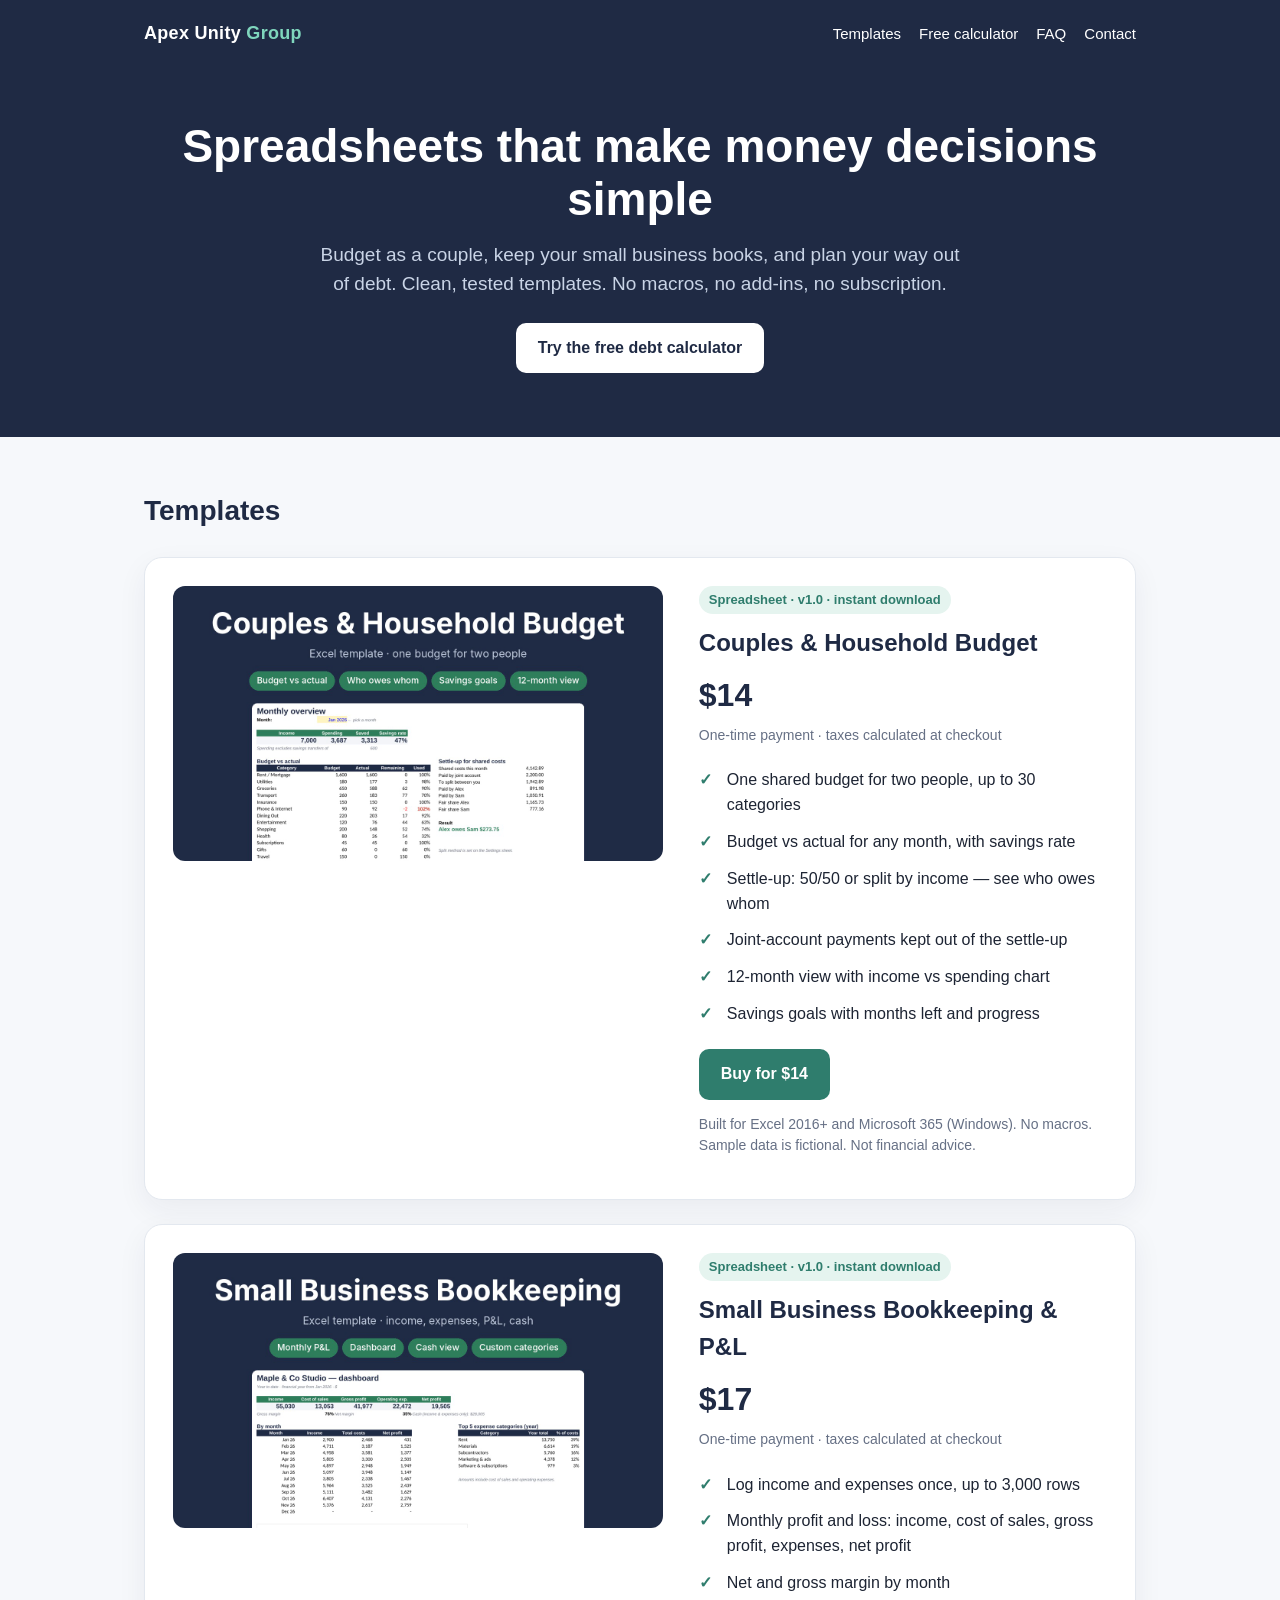
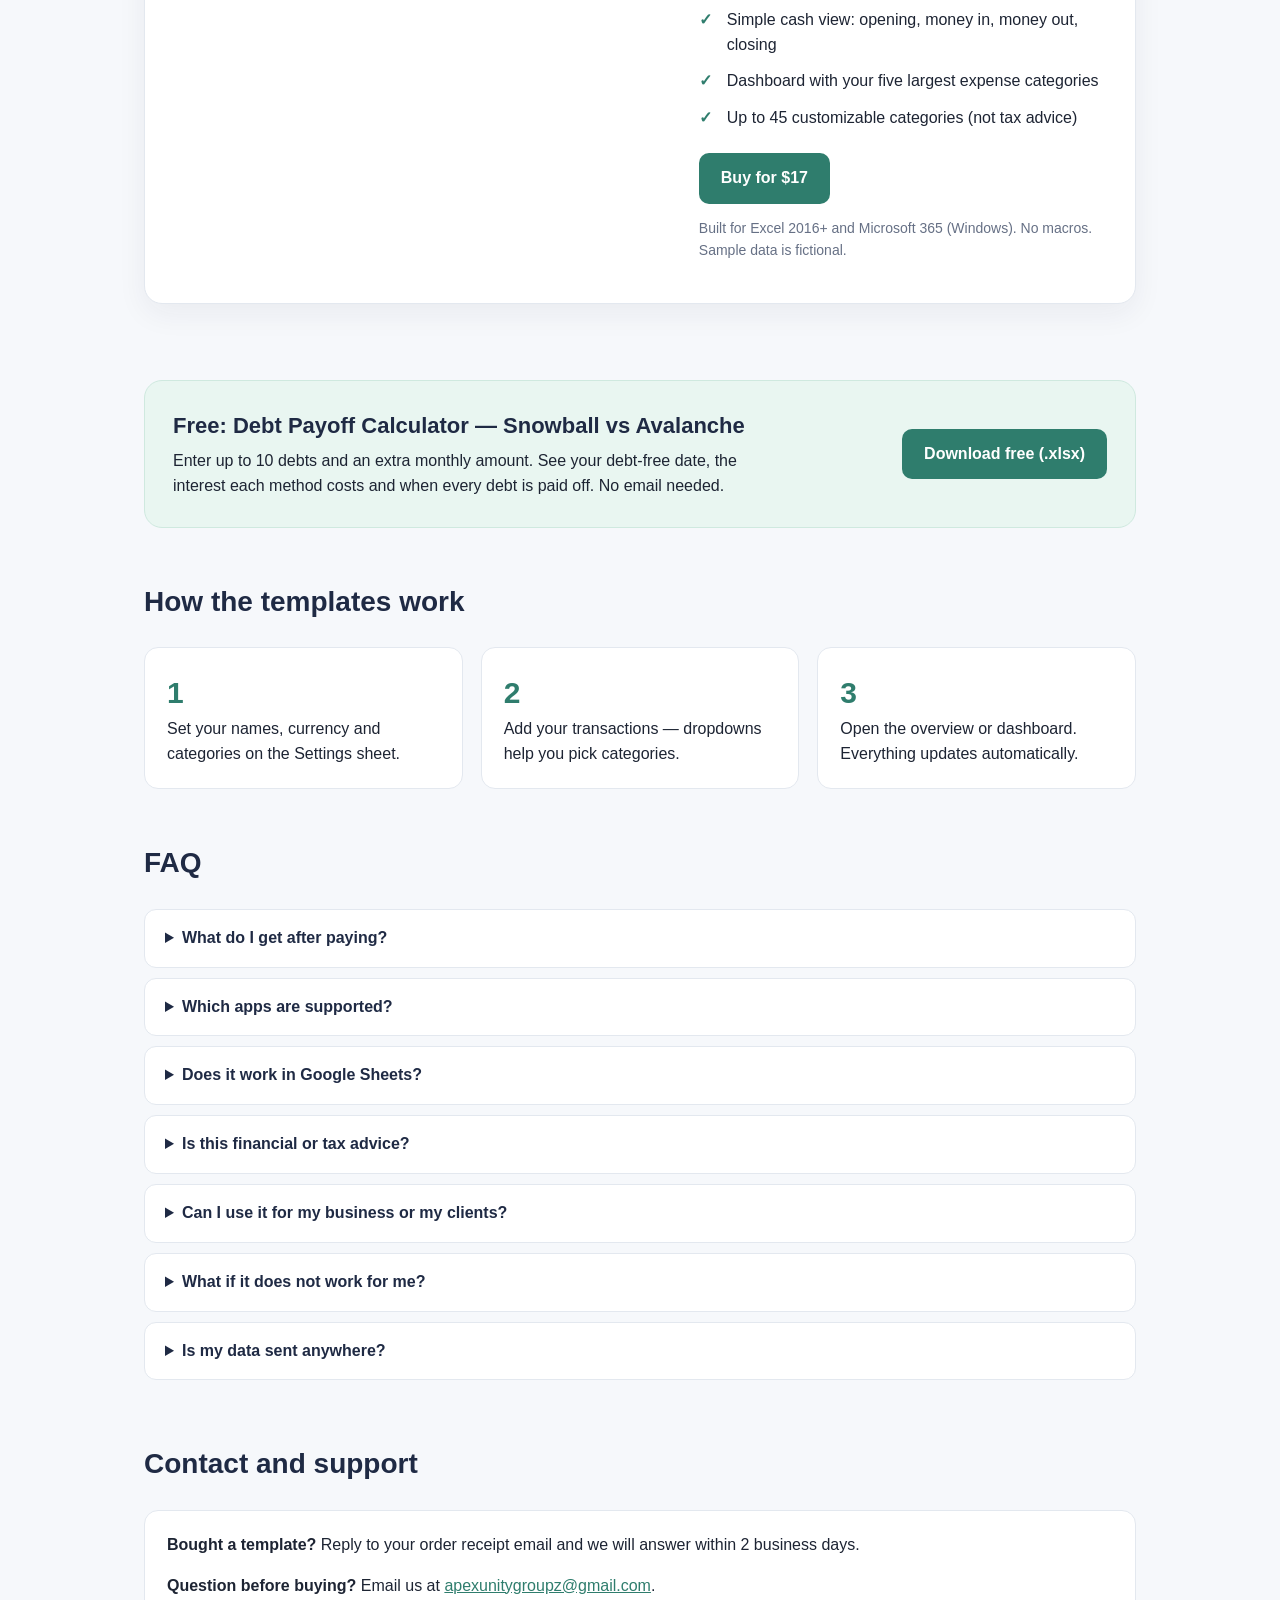
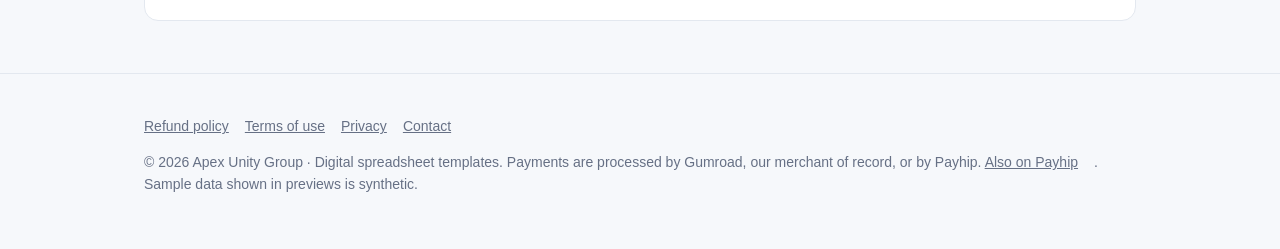
==== commit fb454fc1: "Replace retail templates with Couples Budget, Bookkeeping and free Debt Payoff Calculator; new suppo" ====
--- a/index.html
+++ b/index.html
@@ -3,10 +3,10 @@
 <head>
 <meta charset="utf-8">
 <meta name="viewport" content="width=device-width, initial-scale=1">
-<title>Apex Unity Group — Excel templates for retail KPIs and promo planning</title>
-<meta name="description" content="Ready-to-use Excel templates for small retailers and analysts: a retail KPI dashboard and a promo planner. No macros. Free sample included.">
-<meta property="og:title" content="Apex Unity Group — Excel templates for retail KPIs and promo planning">
-<meta property="og:description" content="Ready-to-use Excel templates for small retailers and analysts: a retail KPI dashboard and a promo planner. No macros. Free sample included.">
+<title>Apex Unity Group — budget and bookkeeping spreadsheet templates</title>
+<meta name="description" content="Simple, tested spreadsheet templates: a couples budget, small business bookkeeping with P&L, and a free debt payoff calculator. No macros.">
+<meta property="og:title" content="Apex Unity Group — budget and bookkeeping spreadsheet templates">
+<meta property="og:description" content="Simple, tested spreadsheet templates: a couples budget, small business bookkeeping with P&L, and a free debt payoff calculator. No macros.">
 <meta property="og:image" content="https://ksaoua.github.io/og.jpg">
 <link rel="stylesheet" href="style.css">
 </head>
@@ -14,11 +14,11 @@
 <header>
   <div class="wrap">
     <nav><a class="logo" href="index.html">Apex Unity <span>Group</span></a>
-      <div><a href="index.html#templates">Templates</a><a href="index.html#free">Free sample</a><a href="index.html#faq">FAQ</a><a href="index.html#contact">Contact</a></div></nav>
+      <div><a href="index.html#templates">Templates</a><a href="index.html#free">Free calculator</a><a href="index.html#faq">FAQ</a><a href="index.html#contact">Contact</a></div></nav>
     <div class="hero">
-      <h1>Excel templates that turn raw sales data into answers</h1>
-      <p>Clean, tested spreadsheets for small retailers and analysts. Paste your monthly figures, pick a filter, read your KPIs. No macros, no add-ins.</p>
-      <a class="btn light" href="#free">Try the free sample</a>
+      <h1>Spreadsheets that make money decisions simple</h1>
+      <p>Budget as a couple, keep your small business books, and plan your way out of debt. Clean, tested templates. No macros, no add-ins, no subscription.</p>
+      <a class="btn light" href="#free">Try the free debt calculator</a>
     </div>
   </div>
 </header>
@@ -26,30 +26,30 @@
 <section id="templates">
   <div class="wrap">
     <h2>Templates</h2>
-    
+
     <div class="product">
-      <img src="kpi-dashboard.jpg" alt="Retail KPI Dashboard Excel template preview" loading="lazy">
+      <img src="couples-budget.jpg" alt="Couples and household budget spreadsheet preview" loading="lazy">
       <div>
-        <span class="tag">Excel &middot; v1.0 &middot; instant download</span>
-        <h3 style="font-size:24px;margin:10px 0 0;color:var(--navy)">Retail KPI Dashboard</h3>
-        <div class="price">$14 <s>$19</s></div>
-        <div class="small">Launch price &middot; one-time payment &middot; taxes calculated at checkout</div>
-        <ul class="check"><li>Revenue, gross margin, orders, average order value, units</li><li>One-click store filter for the whole dashboard</li><li>12-month trend with month-over-month growth</li><li>Category breakdown and store comparison, best store highlighted</li><li>Your own stores, categories, start month and currency</li><li>Room for 5,000 rows, sample data included</li></ul>
-        <a class="btn" href="https://apexunitygroup.gumroad.com/l/retail-kpi-dashboard">Buy for $14</a>
-        <p class="small">Built for Excel 2016+ and Microsoft 365 (Windows).</p>
+        <span class="tag">Spreadsheet &middot; v1.0 &middot; instant download</span>
+        <h3 style="font-size:24px;margin:10px 0 0;color:var(--navy)">Couples &amp; Household Budget</h3>
+        <div class="price">$14</div>
+        <div class="small">One-time payment &middot; taxes calculated at checkout</div>
+        <ul class="check"><li>One shared budget for two people, up to 30 categories</li><li>Budget vs actual for any month, with savings rate</li><li>Settle-up: 50/50 or split by income &mdash; see who owes whom</li><li>Joint-account payments kept out of the settle-up</li><li>12-month view with income vs spending chart</li><li>Savings goals with months left and progress</li></ul>
+        <a class="btn" href="https://apexunitygroup.gumroad.com/l/couples-budget">Buy for $14</a>
+        <p class="small">Built for Excel 2016+ and Microsoft 365 (Windows). No macros. Sample data is fictional. Not financial advice.</p>
       </div>
     </div>
-    
+
     <div class="product">
-      <img src="promo-planner.jpg" alt="Promo Planner Excel template preview" loading="lazy">
+      <img src="bookkeeping.jpg" alt="Small business bookkeeping and profit and loss spreadsheet preview" loading="lazy">
       <div>
-        <span class="tag">Excel &middot; v1.0 &middot; instant download</span>
-        <h3 style="font-size:24px;margin:10px 0 0;color:var(--navy)">Promo Planner</h3>
-        <div class="price">$12 <s>$17</s></div>
-        <div class="small">Launch price &middot; one-time payment &middot; taxes calculated at checkout</div>
-        <ul class="check"><li>Up to 200 promos with dates, prices, costs and expected uplift</li><li>Incremental profit vs no promo, calculated for every row</li><li>Alerts for below-cost prices, too-deep discounts and money-losing promos</li><li>52-week calendar to spot overlapping promos</li><li>Top 5 and bottom 3 promos, results by category</li><li>Monthly plan vs actual once promos are done</li></ul>
-        <a class="btn" href="https://apexunitygroup.gumroad.com/l/promo-planner">Buy for $12</a>
-        <p class="small">Built for Excel 2016+ and Microsoft 365 (Windows).</p>
+        <span class="tag">Spreadsheet &middot; v1.0 &middot; instant download</span>
+        <h3 style="font-size:24px;margin:10px 0 0;color:var(--navy)">Small Business Bookkeeping &amp; P&amp;L</h3>
+        <div class="price">$17</div>
+        <div class="small">One-time payment &middot; taxes calculated at checkout</div>
+        <ul class="check"><li>Log income and expenses once, up to 3,000 rows</li><li>Monthly profit and loss: income, cost of sales, gross profit, expenses, net profit</li><li>Net and gross margin by month</li><li>Simple cash view: opening, money in, money out, closing</li><li>Dashboard with your five largest expense categories</li><li>Up to 45 customizable categories (not tax advice)</li></ul>
+        <a class="btn" href="https://apexunitygroup.gumroad.com/l/small-business-bookkeeping">Buy for $17</a>
+        <p class="small">Built for Excel 2016+ and Microsoft 365 (Windows). No macros. Sample data is fictional.</p>
       </div>
     </div>
   </div>
@@ -59,10 +59,10 @@
   <div class="wrap">
     <div class="free">
       <div style="max-width:620px">
-        <h3>Free sample: Retail KPI Dashboard Lite</h3>
-        <p style="margin:0">A working one-store version: revenue, gross margin, orders, average order value and a 12-month trend. No email needed. See how the formulas work before you buy the full template.</p>
+        <h3>Free: Debt Payoff Calculator &mdash; Snowball vs Avalanche</h3>
+        <p style="margin:0">Enter up to 10 debts and an extra monthly amount. See your debt-free date, the interest each method costs and when every debt is paid off. No email needed.</p>
       </div>
-      <a class="btn" href="Retail_KPI_Dashboard_Lite_FREE.xlsx" download>Download free (.xlsx)</a>
+      <a class="btn" href="Debt_Payoff_Calculator_FREE.xlsx" download>Download free (.xlsx)</a>
     </div>
   </div>
 </section>
@@ -71,9 +71,9 @@
   <div class="wrap">
     <h2>How the templates work</h2>
     <div class="grid3">
-      <div class="card"><b class="n">1</b>Set your own lists (stores, categories, dates) on the Settings sheet.</div>
-      <div class="card"><b class="n">2</b>Paste or type your data into the input sheet.</div>
-      <div class="card"><b class="n">3</b>Open the Dashboard. Everything updates automatically.</div>
+      <div class="card"><b class="n">1</b>Set your names, currency and categories on the Settings sheet.</div>
+      <div class="card"><b class="n">2</b>Add your transactions &mdash; dropdowns help you pick categories.</div>
+      <div class="card"><b class="n">3</b>Open the overview or dashboard. Everything updates automatically.</div>
     </div>
   </div>
 </section>
@@ -82,11 +82,12 @@
   <div class="wrap">
     <h2>FAQ</h2>
     <details><summary>What do I get after paying?</summary><p>An .xlsx file you can download immediately from the order confirmation page and from the receipt email. It is yours to keep; there is no subscription.</p></details>
-    <details><summary>Which Excel versions are supported?</summary><p>Excel 2016 or newer and Microsoft 365 on Windows. Excel for Mac is not tested yet. The templates use standard formulas only: no macros and no add-ins.</p></details>
-    <details><summary>Does it work in Google Sheets?</summary><p>The templates are built and tested for Excel. Most formulas also work in Google Sheets, but charts and formatting can look different, so we do not promise full compatibility.</p></details>
-    <details><summary>Can I use it for my company or my clients?</summary><p>Yes. One purchase covers use inside your own business, including reports you make for your clients. Reselling or sharing the template file itself is not allowed. See the <a href="terms.html">terms of use</a>.</p></details>
+    <details><summary>Which apps are supported?</summary><p>Excel 2016 or newer and Microsoft 365 on Windows. Excel for Mac, Numbers and LibreOffice are not tested. The templates use standard formulas only: no macros and no add-ins.</p></details>
+    <details><summary>Does it work in Google Sheets?</summary><p>Not tested yet. The templates use standard formulas, but we only promise Excel for now.</p></details>
+    <details><summary>Is this financial or tax advice?</summary><p>No. These are tools for organizing your own numbers. For tax questions, ask a local accountant.</p></details>
+    <details><summary>Can I use it for my business or my clients?</summary><p>Yes. One purchase covers use inside your own household or business, including reports you make for your clients. Reselling or sharing the template file itself is not allowed. See the <a href="terms.html">terms of use</a>.</p></details>
     <details><summary>What if it does not work for me?</summary><p>Tell us within 14 days of purchase and we will fix the problem or refund you. See the <a href="refund.html">refund policy</a>.</p></details>
-    <details><summary>Is my data sent anywhere?</summary><p>No. The templates are ordinary offline Excel files. Your data stays on your computer.</p></details>
+    <details><summary>Is my data sent anywhere?</summary><p>No. The templates are ordinary offline spreadsheet files. Your data stays with you.</p></details>
   </div>
 </section>
 
@@ -95,7 +96,7 @@
     <h2>Contact and support</h2>
     <div class="card">
       <p style="margin-top:0"><strong>Bought a template?</strong> Reply to your order receipt email and we will answer within 2 business days.</p>
-      <p style="margin-bottom:0"><strong>Question before buying, or found a bug in the free sample?</strong> <a href="https://github.com/KSAOUA/ksaoua.github.io/issues">Send us a message here</a>.</p>
+      <p style="margin-bottom:0"><strong>Question before buying?</strong> Email us at <a href="mailto:apexunitygroupz@gmail.com">apexunitygroupz@gmail.com</a>.</p>
     </div>
   </div>
 </section>
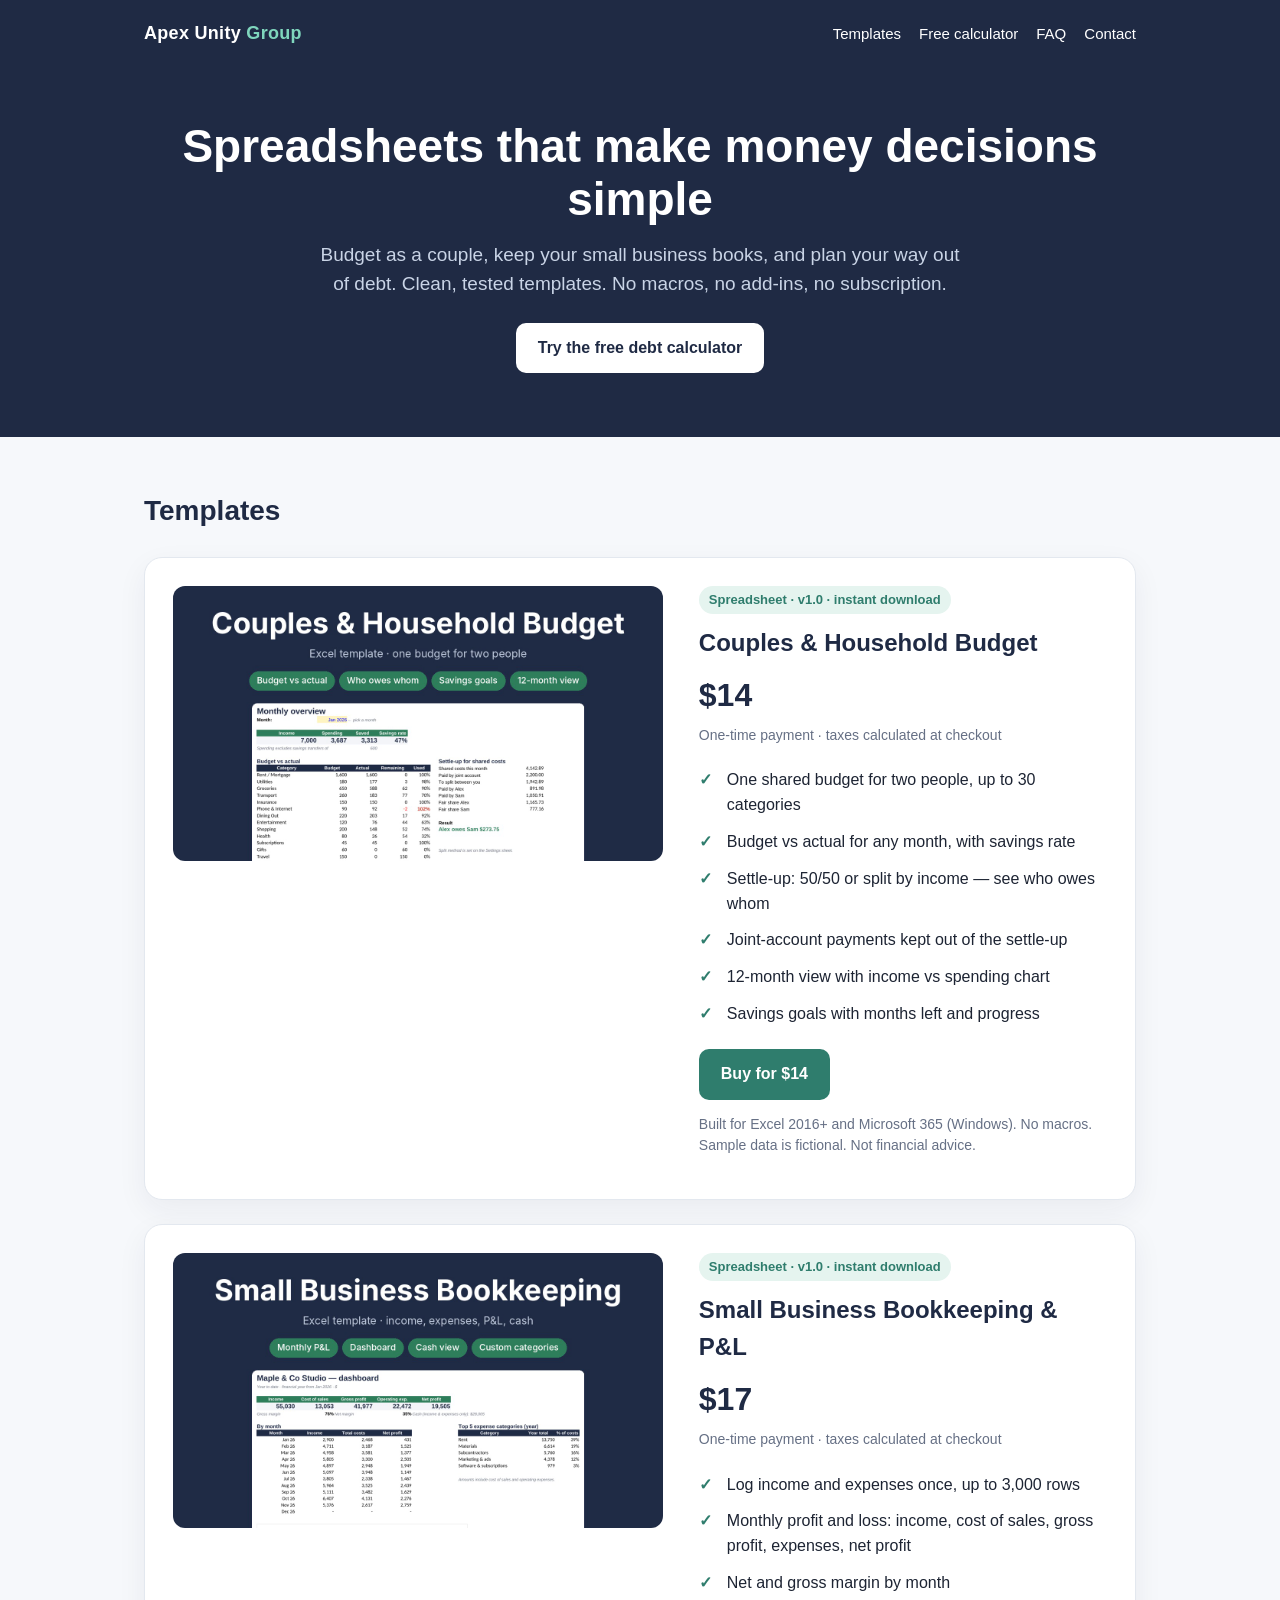
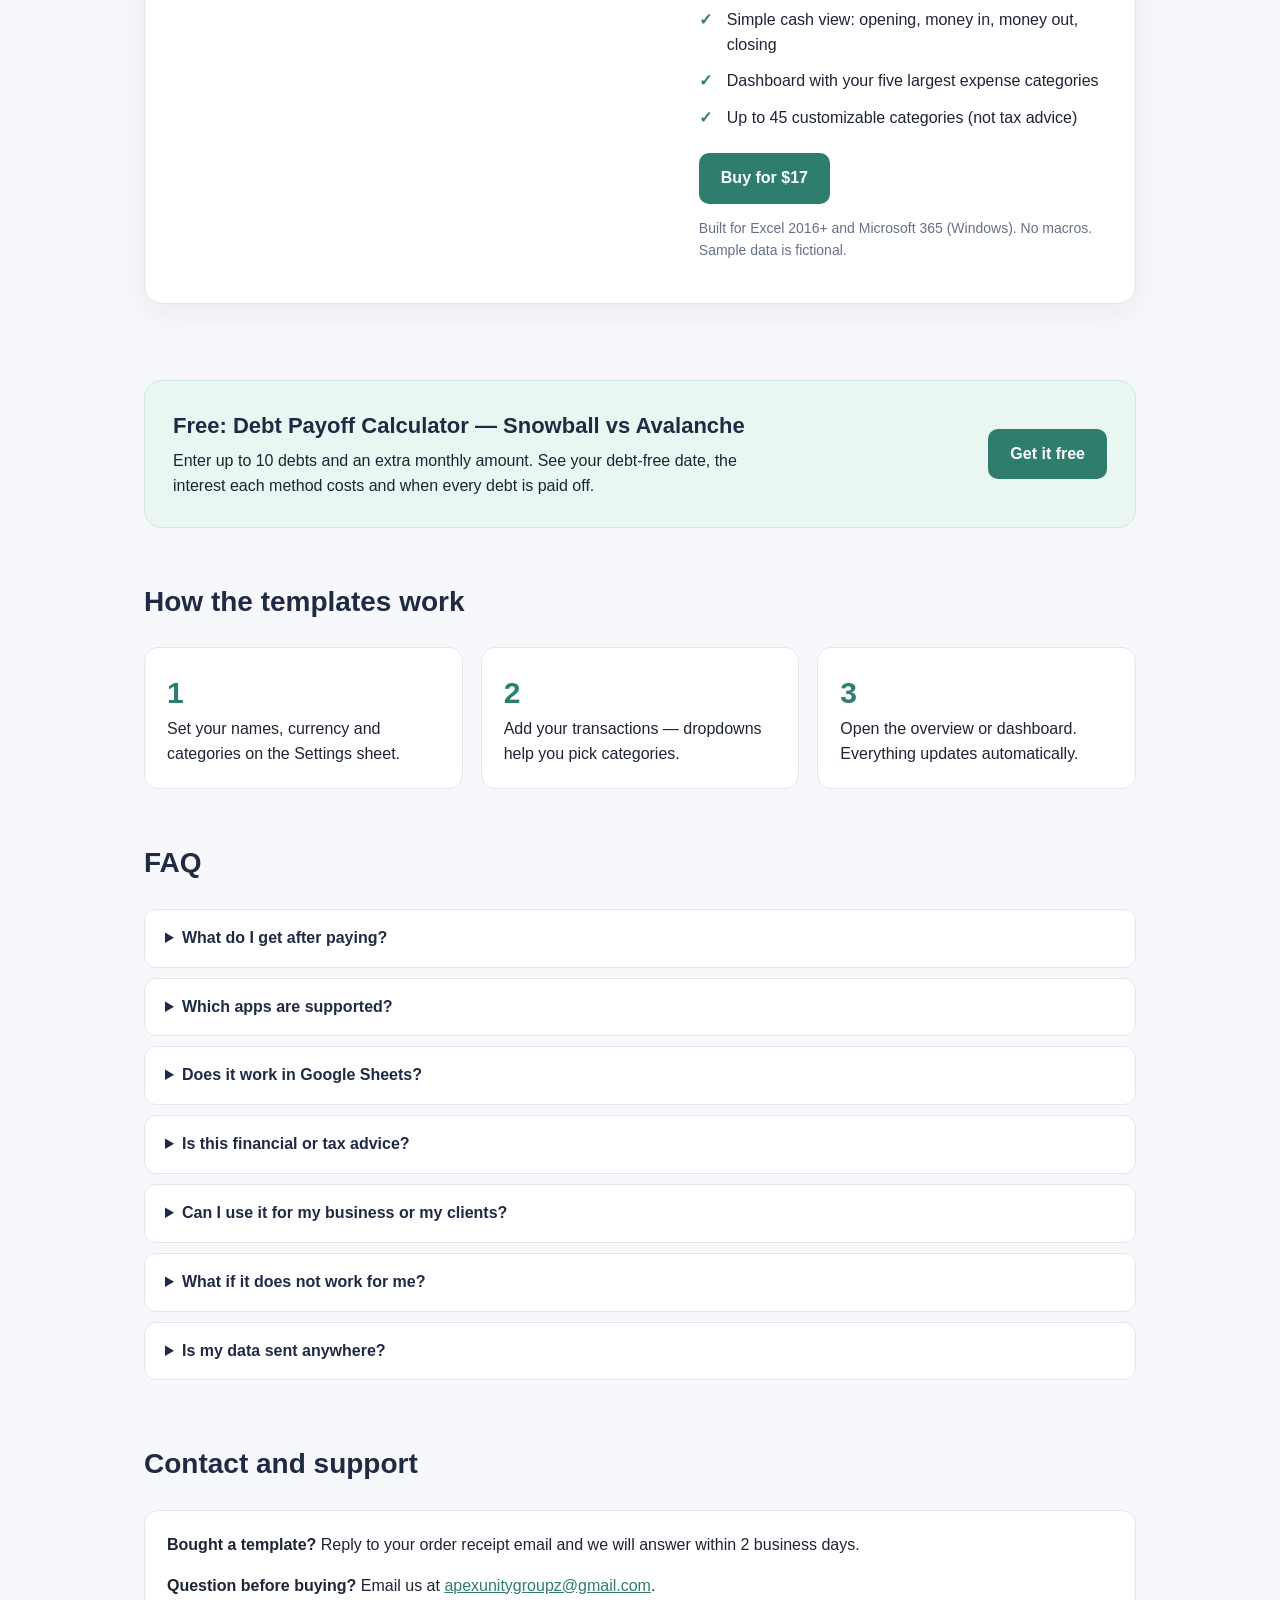
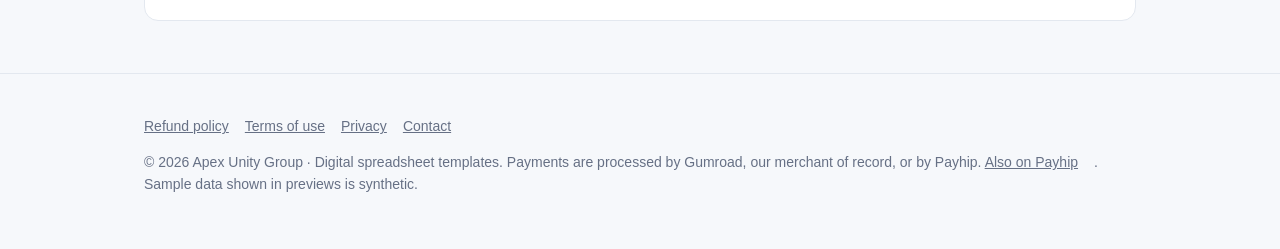
==== commit c98e3de3: "Free calculator via Gumroad, 14-day money-back refund, clearer licence, file v2.1 Co-Authored-By: Cl" ====
--- a/index.html
+++ b/index.html
@@ -60,9 +60,9 @@
     <div class="free">
       <div style="max-width:620px">
         <h3>Free: Debt Payoff Calculator &mdash; Snowball vs Avalanche</h3>
-        <p style="margin:0">Enter up to 10 debts and an extra monthly amount. See your debt-free date, the interest each method costs and when every debt is paid off. No email needed.</p>
+        <p style="margin:0">Enter up to 10 debts and an extra monthly amount. See your debt-free date, the interest each method costs and when every debt is paid off.</p>
       </div>
-      <a class="btn" href="Debt_Payoff_Calculator_FREE.xlsx" download>Download free (.xlsx)</a>
+      <a class="btn" href="https://apexunitygroup.gumroad.com/l/debt-payoff-calculator">Get it free</a>
     </div>
   </div>
 </section>
@@ -85,8 +85,8 @@
     <details><summary>Which apps are supported?</summary><p>Excel 2016 or newer and Microsoft 365 on Windows. Excel for Mac, Numbers and LibreOffice are not tested. The templates use standard formulas only: no macros and no add-ins.</p></details>
     <details><summary>Does it work in Google Sheets?</summary><p>Not tested yet. The templates use standard formulas, but we only promise Excel for now.</p></details>
     <details><summary>Is this financial or tax advice?</summary><p>No. These are tools for organizing your own numbers. For tax questions, ask a local accountant.</p></details>
-    <details><summary>Can I use it for my business or my clients?</summary><p>Yes. One purchase covers use inside your own household or business, including reports you make for your clients. Reselling or sharing the template file itself is not allowed. See the <a href="terms.html">terms of use</a>.</p></details>
-    <details><summary>What if it does not work for me?</summary><p>Tell us within 14 days of purchase and we will fix the problem or refund you. See the <a href="refund.html">refund policy</a>.</p></details>
+    <details><summary>Can I use it for my business or my clients?</summary><p>Yes. One purchase = one household or one business. You may share the reports you make (PDF or print) with your clients; keeping books for another business needs another licence. Reselling or sharing the template file itself is not allowed. See the <a href="terms.html">terms of use</a>.</p></details>
+    <details><summary>What if it does not work for me?</summary><p>Ask within 14 days of purchase and we refund you in full, no questions asked. We are also happy to help fix any problem. See the <a href="refund.html">refund policy</a>.</p></details>
     <details><summary>Is my data sent anywhere?</summary><p>No. The templates are ordinary offline spreadsheet files. Your data stays with you.</p></details>
   </div>
 </section>
